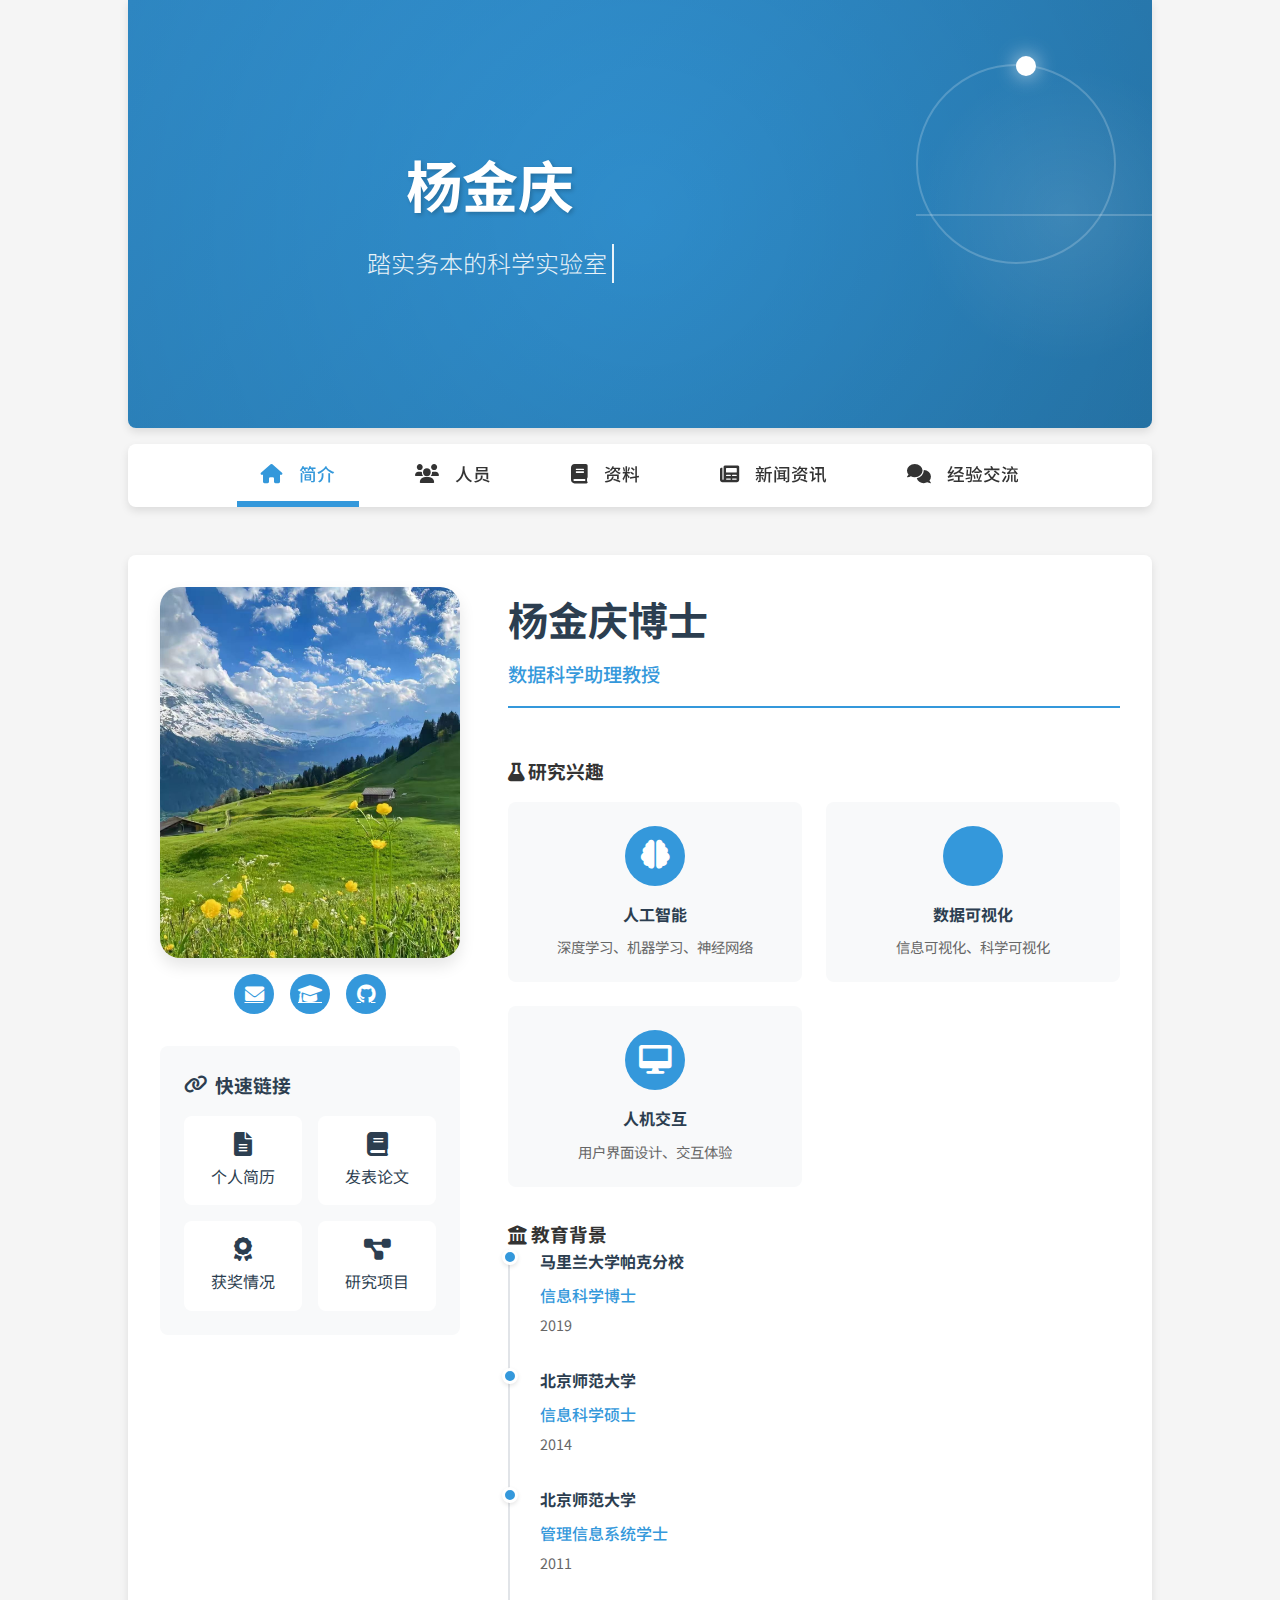
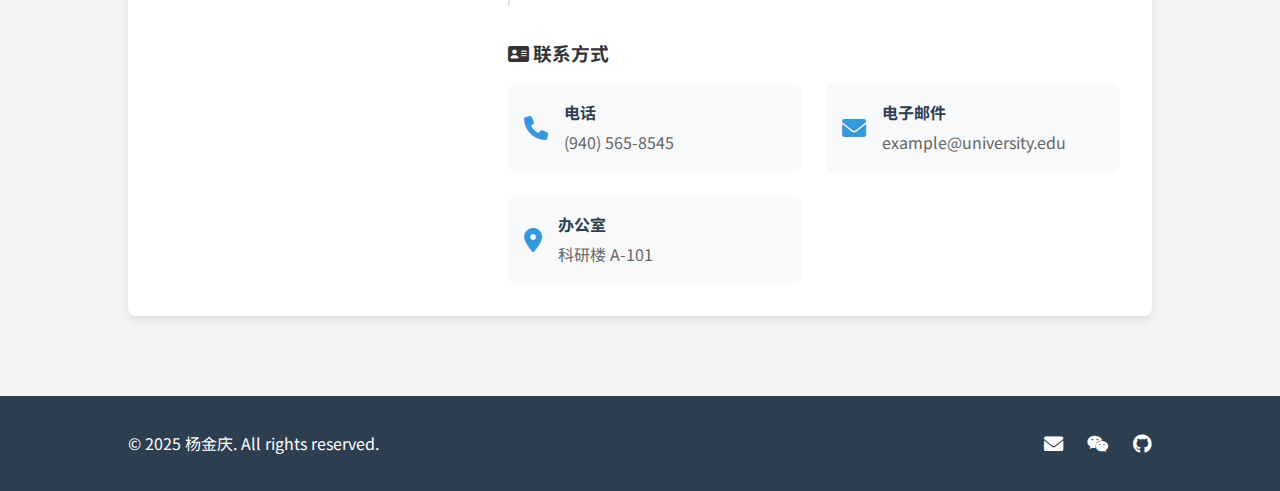
==== index.html @ 107aa759 "Add files via upload" ====
<!DOCTYPE html>
<html lang="zh">
<head>
    <meta charset="UTF-8">
    <meta name="viewport" content="width=device-width, initial-scale=1.0">
    <title>简介 - 杨金庆实验室</title>
    <link rel="stylesheet" href="style.css">
    <link rel="stylesheet" href="header.css">
    <link rel="stylesheet" href="index.css">
    <link rel="stylesheet" href="https://cdnjs.cloudflare.com/ajax/libs/font-awesome/6.0.0/css/all.min.css">
    <!-- 添加Google字体 -->
    <link href="https://fonts.googleapis.com/css2?family=Noto+Sans+SC:wght@300;400;500;700&display=swap" rel="stylesheet">
</head>
<body>
    <!-- 顶部横幅 -->
    <header class="banner">
        <div class="banner-content">
            <div class="banner-text">
                <h1>杨金庆</h1>
                <div class="banner-subtitle">
                    <span class="typing-text">踏实务本的科学实验室</span>
                </div>
            </div>
            <div class="banner-decoration">
                <div class="decoration-circle"></div>
                <div class="decoration-line"></div>
            </div>
        </div>
        <div class="banner-background">
            <div class="particles"></div>
        </div>
    </header>

    <!-- 导航栏 -->
    <nav class="main-nav">
        <div class="nav-container">
            <ul>
                <li><a href="index.html" class="nav-link">
                    <i class="fas fa-home"></i>
                    <span>简介</span>
                    <div class="nav-indicator"></div>
                </a></li>
                <li><a href="people.html" class="nav-link">
                    <i class="fas fa-users"></i>
                    <span>人员</span>
                    <div class="nav-indicator"></div>
                </a></li>
                <li><a href="resources.html" class="nav-link">
                    <i class="fas fa-book"></i>
                    <span>资料</span>
                    <div class="nav-indicator"></div>
                </a></li>
                <li><a href="news.html" class="nav-link">
                    <i class="fas fa-newspaper"></i>
                    <span>新闻资讯</span>
                    <div class="nav-indicator"></div>
                </a></li>
                <li><a href="experience.html" class="nav-link">
                    <i class="fas fa-comments"></i>
                    <span>经验交流</span>
                    <div class="nav-indicator"></div>
                </a></li>
            </ul>
        </div>
    </nav>

    <!-- 主要内容区域 -->
    <main>
        <div class="profile-container">
            <!-- 左侧个人信息 -->
            <div class="profile-left">
                <div class="profile-image">
                    <div class="image-frame">
                        <img src="profile-photo.png" alt="个人照片">
                    </div>
                    <div class="social-links">
                        <a href="#" title="邮箱" class="hover-effect"><i class="fas fa-envelope"></i></a>
                        <a href="#" title="学术主页" class="hover-effect"><i class="fas fa-graduation-cap"></i></a>
                        <a href="#" title="GitHub" class="hover-effect"><i class="fab fa-github"></i></a>
                    </div>
                </div>
                
                <!-- 快速链接 -->
                <div class="quick-links">
                    <h3><i class="fas fa-link"></i> 快速链接</h3>
                    <div class="links-grid">
                        <a href="#" class="quick-link-item">
                            <i class="fas fa-file-alt"></i>
                            <span>个人简历</span>
                        </a>
                        <a href="#" class="quick-link-item">
                            <i class="fas fa-book"></i>
                            <span>发表论文</span>
                        </a>
                        <a href="#" class="quick-link-item">
                            <i class="fas fa-award"></i>
                            <span>获奖情况</span>
                        </a>
                        <a href="#" class="quick-link-item">
                            <i class="fas fa-project-diagram"></i>
                            <span>研究项目</span>
                        </a>
                    </div>
                </div>
            </div>

            <!-- 右侧详细信息 -->
            <div class="profile-right">
                <div class="profile-header">
                    <h2>杨金庆博士</h2>
                    <span class="profile-title">数据科学助理教授</span>
                </div>

                <!-- 研究兴趣 -->
                <div class="profile-section">
                    <h3><i class="fas fa-flask"></i> 研究兴趣</h3>
                    <div class="interests-grid">
                        <div class="interest-item">
                            <div class="interest-icon"><i class="fas fa-brain"></i></div>
                            <h4>人工智能</h4>
                            <p>深度学习、机器学习、神经网络</p>
                        </div>
                        <div class="interest-item">
                            <div class="interest-icon"><i class="fas fa-chart-network"></i></div>
                            <h4>数据可视化</h4>
                            <p>信息可视化、科学可视化</p>
                        </div>
                        <div class="interest-item">
                            <div class="interest-icon"><i class="fas fa-desktop"></i></div>
                            <h4>人机交互</h4>
                            <p>用户界面设计、交互体验</p>
                        </div>
                    </div>
                </div>

                <!-- 教育背景 -->
                <div class="profile-section">
                    <h3><i class="fas fa-university"></i> 教育背景</h3>
                    <div class="education-timeline">
                        <div class="timeline-item">
                            <div class="timeline-dot"></div>
                            <div class="timeline-content">
                                <h4>马里兰大学帕克分校</h4>
                                <p class="timeline-degree">信息科学博士</p>
                                <p class="timeline-year">2019</p>
                            </div>
                        </div>
                        <div class="timeline-item">
                            <div class="timeline-dot"></div>
                            <div class="timeline-content">
                                <h4>北京师范大学</h4>
                                <p class="timeline-degree">信息科学硕士</p>
                                <p class="timeline-year">2014</p>
                            </div>
                        </div>
                        <div class="timeline-item">
                            <div class="timeline-dot"></div>
                            <div class="timeline-content">
                                <h4>北京师范大学</h4>
                                <p class="timeline-degree">管理信息系统学士</p>
                                <p class="timeline-year">2011</p>
                            </div>
                        </div>
                    </div>
                </div>

                <!-- 联系方式 -->
                <div class="profile-section contact-info">
                    <h3><i class="fas fa-address-card"></i> 联系方式</h3>
                    <div class="contact-grid">
                        <div class="contact-item">
                            <i class="fas fa-phone"></i>
                            <div class="contact-details">
                                <h4>电话</h4>
                                <p>(940) 565-8545</p>
                            </div>
                        </div>
                        <div class="contact-item">
                            <i class="fas fa-envelope"></i>
                            <div class="contact-details">
                                <h4>电子邮件</h4>
                                <p>example@university.edu</p>
                            </div>
                        </div>
                        <div class="contact-item">
                            <i class="fas fa-map-marker-alt"></i>
                            <div class="contact-details">
                                <h4>办公室</h4>
                                <p>科研楼 A-101</p>
                            </div>
                        </div>
                    </div>
                </div>
            </div>
        </div>
    </main>

    <!-- 页脚 -->
    <footer>
        <div class="footer-content">
            <p>© 2025 杨金庆. All rights reserved.</p>
            <div class="footer-links">
                <a href="#"><i class="fas fa-envelope"></i></a>
                <a href="#"><i class="fab fa-weixin"></i></a>
                <a href="#"><i class="fab fa-github"></i></a>
            </div>
        </div>
    </footer>

    <script src="nav.js"></script>
</body>
</html>
---- style.css ----
/* 全局样式 */
:root {
    --primary-color: #3498db;
    --primary-dark: #2980b9;
    --secondary-color: #2c3e50;
    --accent-color: #e74c3c;
    --light-bg: #f5f5f5;
    --dark-bg: #1a1a1a;
    --text-color: #333;
    --text-light: #666;
    --white: #ffffff;
    --shadow-sm: 0 2px 4px rgba(0,0,0,0.1);
    --shadow-md: 0 4px 8px rgba(0,0,0,0.1);
    --shadow-lg: 0 8px 16px rgba(0,0,0,0.1);
    --border-radius: 8px;
    --transition: all 0.3s ease;
}

* {
    box-sizing: border-box;
    margin: 0;
    padding: 0;
}

body {
    margin: 0;
    padding: 0;
    font-family: 'Noto Sans SC', "Microsoft YaHei", Arial, sans-serif;
    line-height: 1.6;
    min-height: 100vh;
    display: flex;
    flex-direction: column;
    background-color: var(--light-bg);
    color: var(--text-color);
}

/* 顶部横幅 */
.banner {
    width: 80%;
    max-width: 1200px;
    margin: 0 auto;
    background: linear-gradient(135deg, var(--secondary-color) 0%, var(--dark-bg) 100%);
    color: white;
    text-align: center;
    padding: 3rem 0;
    border-radius: 0 0 var(--border-radius) var(--border-radius);
    box-shadow: var(--shadow-md);
    position: relative;
    overflow: hidden;
}

.banner-content {
    position: relative;
    z-index: 2;
}

.banner-decoration {
    position: absolute;
    top: -50%;
    right: -10%;
    width: 300px;
    height: 300px;
    background: radial-gradient(circle, rgba(255,255,255,0.1) 0%, rgba(255,255,255,0) 70%);
    border-radius: 50%;
    z-index: 1;
}

.banner h1 {
    font-size: 2.8rem;
    margin: 0.5rem 0;
    font-weight: bold;
    text-shadow: 0 2px 4px rgba(0,0,0,0.2);
}

.banner h2 {
    font-size: 1.6rem;
    margin: 0;
    opacity: 0.9;
    font-weight: 400;
}

/* 导航栏 */
nav {
    width: 80%;
    max-width: 1200px;
    margin: 1rem auto;
    background-color: var(--white);
    box-shadow: var(--shadow-md);
    border-radius: var(--border-radius);
    position: sticky;
    top: 1rem;
    z-index: 100;
    transition: var(--transition);
}

nav ul {
    margin: 0;
    padding: 0;
    display: flex;
    justify-content: center;
    list-style: none;
}

nav li {
    margin: 0;
    padding: 0;
}

nav a {
    text-decoration: none;
    color: var(--text-color);
    font-size: 1.1rem;
    padding: 1.2rem 1.5rem;
    display: flex;
    align-items: center;
    transition: var(--transition);
    position: relative;
    border-bottom: 3px solid transparent;
}

nav a i {
    margin-right: 0.5rem;
    font-size: 1.2rem;
}

nav a:hover {
    color: var(--primary-color);
    background-color: rgba(52, 152, 219, 0.05);
}

nav a.active {
    color: var(--primary-color);
    border-bottom: 3px solid var(--primary-color);
    font-weight: 500;
}

/* 主要内容区域 */
main {
    flex: 1;
    width: 80%;
    max-width: 1200px;
    margin: 2rem auto;
    padding: 0;
}

.profile-container {
    display: flex;
    gap: 3rem;
    align-items: flex-start;
}

.profile-image {
    flex: 1;
    max-width: 300px;
}

.profile-image img {
    width: 100%;
    height: auto;
    border-radius: 8px;
    box-shadow: 0 4px 8px rgba(0,0,0,0.1);
}

.profile-info {
    flex: 2;
}

.profile-info h2 {
    color: #2c3e50;
    font-size: 1.8rem;
    margin-bottom: 1rem;
}

.profile-info p {
    margin: 0.5rem 0;
    color: #555;
    line-height: 1.8;
}

/* 页脚 */
footer {
    background-color: var(--secondary-color);
    color: var(--white);
    padding: 2rem 0;
    margin-top: 3rem;
}

.footer-content {
    width: 80%;
    max-width: 1200px;
    margin: 0 auto;
    display: flex;
    justify-content: space-between;
    align-items: center;
}

.footer-links {
    display: flex;
    gap: 1.5rem;
}

.footer-links a {
    color: var(--white);
    font-size: 1.2rem;
    transition: var(--transition);
}

.footer-links a:hover {
    color: var(--primary-color);
    transform: translateY(-3px);
}

/* 按钮样式 */
button {
    cursor: pointer;
    padding: 0.8rem 1.5rem;
    border: none;
    border-radius: var(--border-radius);
    font-family: inherit;
    font-size: 1rem;
    transition: var(--transition);
    background-color: var(--primary-color);
    color: var(--white);
}

button:hover {
    background-color: var(--primary-dark);
    transform: translateY(-2px);
    box-shadow: var(--shadow-md);
}

button:active {
    transform: translateY(0);
    box-shadow: var(--shadow-sm);
}

/* 响应式设计 */
@media (max-width: 1200px) {
    .banner, nav, main, .footer-content {
        width: 90%;
    }
}

@media (max-width: 768px) {
    .banner h1 {
        font-size: 2.2rem;
    }
    
    .banner h2 {
        font-size: 1.3rem;
    }
    
    nav ul {
        flex-wrap: wrap;
    }
    
    nav a {
        padding: 1rem;
        font-size: 1rem;
    }
    
    .footer-content {
        flex-direction: column;
        gap: 1rem;
        text-align: center;
    }

    .profile-container {
        flex-direction: column;
        gap: 2rem;
    }

    .profile-image {
        max-width: 100%;
    }

    .profile-image img {
        max-height: 400px;
        width: auto;
        margin: 0 auto;
        display: block;
    }
}
---- header.css ----
/* 顶部横幅样式 */
.banner {
    position: relative;
    background: linear-gradient(135deg, var(--primary-color), var(--primary-dark));
    color: white;
    padding: 4rem 2rem;
    overflow: hidden;
}

.banner-content {
    position: relative;
    max-width: 1200px;
    margin: 0 auto;
    display: flex;
    justify-content: space-between;
    align-items: center;
    z-index: 2;
}

.banner-text {
    flex: 1;
}

.banner h1 {
    font-size: 3.5rem;
    font-weight: 700;
    margin: 0;
    text-shadow: 2px 2px 4px rgba(0,0,0,0.2);
    animation: slideInLeft 0.8s ease-out;
}

.banner-subtitle {
    margin-top: 1rem;
}

.typing-text {
    font-size: 1.5rem;
    font-weight: 300;
    opacity: 0.9;
    display: inline-block;
    border-right: 2px solid white;
    padding-right: 5px;
    animation: typing 3.5s steps(40, end),
               blink-caret 0.75s step-end infinite;
    white-space: nowrap;
    overflow: hidden;
}

/* 装饰元素 */
.banner-decoration {
    position: relative;
    width: 300px;
    height: 300px;
}

.decoration-circle {
    position: absolute;
    width: 200px;
    height: 200px;
    border: 2px solid rgba(255,255,255,0.2);
    border-radius: 50%;
    animation: rotate 20s linear infinite;
}

.decoration-circle:before {
    content: '';
    position: absolute;
    top: -10px;
    left: 50%;
    width: 20px;
    height: 20px;
    background: white;
    border-radius: 50%;
    box-shadow: 0 0 20px rgba(255,255,255,0.8);
}

.decoration-line {
    position: absolute;
    top: 50%;
    left: 0;
    width: 100%;
    height: 2px;
    background: rgba(255,255,255,0.2);
    transform-origin: center;
    animation: rotate 15s linear infinite;
}

/* 背景粒子效果 */
.banner-background {
    position: absolute;
    top: 0;
    left: 0;
    right: 0;
    bottom: 0;
    overflow: hidden;
}

.particles {
    position: absolute;
    top: 0;
    left: 0;
    width: 100%;
    height: 100%;
    background: radial-gradient(circle at center, transparent 0%, rgba(0,0,0,0.2) 100%);
    opacity: 0.6;
}

/* 导航栏样式 */
.main-nav {
    background: white;
    box-shadow: var(--shadow-md);
    position: sticky;
    top: 0;
    z-index: 100;
    transition: all 0.3s ease;
}

.nav-container {
    max-width: 1200px;
    margin: 0 auto;
    padding: 0 1rem;
}

.main-nav ul {
    list-style: none;
    margin: 0;
    padding: 0;
    display: flex;
    justify-content: center;
    gap: 2rem;
}

.main-nav a {
    display: flex;
    align-items: center;
    gap: 0.5rem;
    padding: 1rem 1.5rem;
    color: var(--text-color);
    text-decoration: none;
    font-weight: 500;
    position: relative;
    transition: all 0.3s ease;
}

.main-nav a i {
    font-size: 1.2rem;
    transition: transform 0.3s ease;
}

.main-nav a:hover i {
    transform: translateY(-2px);
}

.nav-indicator {
    position: absolute;
    bottom: 0;
    left: 0;
    width: 100%;
    height: 3px;
    background: var(--primary-color);
    transform: scaleX(0);
    transition: transform 0.3s ease;
    transform-origin: center;
}

.main-nav a:hover .nav-indicator,
.main-nav a.active .nav-indicator {
    transform: scaleX(1);
}

.main-nav a.active {
    color: var(--primary-color);
}

/* 动画关键帧 */
@keyframes slideInLeft {
    from {
        transform: translateX(-100px);
        opacity: 0;
    }
    to {
        transform: translateX(0);
        opacity: 1;
    }
}

@keyframes typing {
    from { width: 0 }
    to { width: 100% }
}

@keyframes blink-caret {
    from, to { border-color: transparent }
    50% { border-color: white }
}

@keyframes rotate {
    from { transform: rotate(0deg); }
    to { transform: rotate(360deg); }
}

/* 响应式设计 */
@media (max-width: 768px) {
    .banner {
        padding: 3rem 1rem;
    }

    .banner h1 {
        font-size: 2.5rem;
    }

    .banner-decoration {
        display: none;
    }

    .main-nav ul {
        gap: 0.5rem;
    }

    .main-nav a {
        padding: 1rem 0.8rem;
        font-size: 0.9rem;
    }

    .main-nav a span {
        display: none;
    }

    .main-nav a i {
        font-size: 1.4rem;
    }
}

/* 导航链接激活状态 */
.nav-link.active {
    color: var(--primary-color);
}

.nav-link.active i {
    color: var(--primary-color);
}

.nav-link.active .nav-indicator {
    transform: scaleX(1);
}

/* 改进的悬停效果 */
.nav-link:hover {
    color: var(--primary-color);
}

.nav-link:hover i {
    color: var(--primary-color);
}
---- index.css ----
/* 主要内容布局 */
.profile-container {
    display: grid;
    grid-template-columns: 300px 1fr;
    gap: 3rem;
    padding: 2rem;
    background: var(--white);
    border-radius: var(--border-radius);
    box-shadow: var(--shadow-md);
}

/* 左侧样式 */
.profile-left {
    display: flex;
    flex-direction: column;
    gap: 2rem;
}

.profile-image {
    position: relative;
}

.image-frame {
    position: relative;
    border-radius: 20px;
    overflow: hidden;
    box-shadow: var(--shadow-lg);
}

.image-frame img {
    width: 100%;
    height: auto;
    display: block;
    transition: transform 0.3s ease;
}

.image-frame:hover img {
    transform: scale(1.05);
}

.social-links {
    display: flex;
    justify-content: center;
    gap: 1rem;
    margin-top: 1rem;
}

.social-links a {
    width: 40px;
    height: 40px;
    border-radius: 50%;
    background: var(--primary-color);
    color: white;
    display: flex;
    align-items: center;
    justify-content: center;
    font-size: 1.2rem;
    transition: all 0.3s ease;
}

.social-links a:hover {
    transform: translateY(-3px);
    background: var(--primary-dark);
    box-shadow: var(--shadow-md);
}

/* 快速链接 */
.quick-links {
    background: #f8f9fa;
    border-radius: var(--border-radius);
    padding: 1.5rem;
}

.quick-links h3 {
    color: var(--secondary-color);
    margin-bottom: 1rem;
    display: flex;
    align-items: center;
    gap: 0.5rem;
}

.links-grid {
    display: grid;
    grid-template-columns: repeat(2, 1fr);
    gap: 1rem;
}

.quick-link-item {
    display: flex;
    flex-direction: column;
    align-items: center;
    padding: 1rem;
    background: var(--white);
    border-radius: var(--border-radius);
    text-decoration: none;
    color: var(--secondary-color);
    transition: all 0.3s ease;
}

.quick-link-item:hover {
    transform: translateY(-3px);
    box-shadow: var(--shadow-md);
    background: var(--primary-color);
    color: white;
}

.quick-link-item i {
    font-size: 1.5rem;
    margin-bottom: 0.5rem;
}

/* 右侧样式 */
.profile-right {
    display: flex;
    flex-direction: column;
    gap: 2rem;
}

.profile-header {
    border-bottom: 2px solid var(--primary-color);
    padding-bottom: 1rem;
    margin-bottom: 1rem;
}

.profile-header h2 {
    font-size: 2.5rem;
    color: var(--secondary-color);
    margin-bottom: 0.5rem;
}

.profile-title {
    font-size: 1.2rem;
    color: var(--primary-color);
    font-weight: 500;
}

/* 研究兴趣 */
.interests-grid {
    display: grid;
    grid-template-columns: repeat(auto-fit, minmax(200px, 1fr));
    gap: 1.5rem;
    margin-top: 1rem;
}

.interest-item {
    padding: 1.5rem;
    background: #f8f9fa;
    border-radius: var(--border-radius);
    text-align: center;
    transition: all 0.3s ease;
}

.interest-item:hover {
    transform: translateY(-5px);
    box-shadow: var(--shadow-md);
    background: white;
}

.interest-icon {
    width: 60px;
    height: 60px;
    border-radius: 50%;
    background: var(--primary-color);
    color: white;
    display: flex;
    align-items: center;
    justify-content: center;
    font-size: 1.8rem;
    margin: 0 auto 1rem;
}

.interest-item h4 {
    color: var(--secondary-color);
    margin-bottom: 0.5rem;
}

.interest-item p {
    color: var(--text-light);
    font-size: 0.9rem;
}

/* 教育背景时间线 */
.education-timeline {
    position: relative;
    padding-left: 2rem;
}

.timeline-item {
    position: relative;
    padding-bottom: 2rem;
}

.timeline-item:before {
    content: '';
    position: absolute;
    left: -2rem;
    top: 0;
    bottom: 0;
    width: 2px;
    background: #e1e4e8;
}

.timeline-dot {
    position: absolute;
    left: -2.4rem;
    width: 1rem;
    height: 1rem;
    border-radius: 50%;
    background: var(--primary-color);
    border: 3px solid white;
    box-shadow: var(--shadow-sm);
}

.timeline-content h4 {
    color: var(--secondary-color);
    margin-bottom: 0.5rem;
}

.timeline-degree {
    color: var(--primary-color);
    font-weight: 500;
    margin-bottom: 0.3rem;
}

.timeline-year {
    color: var(--text-light);
    font-size: 0.9rem;
}

/* 联系方式 */
.contact-grid {
    display: grid;
    grid-template-columns: repeat(auto-fit, minmax(250px, 1fr));
    gap: 1.5rem;
    margin-top: 1rem;
}

.contact-item {
    display: flex;
    align-items: center;
    gap: 1rem;
    padding: 1rem;
    background: #f8f9fa;
    border-radius: var(--border-radius);
    transition: all 0.3s ease;
}

.contact-item:hover {
    transform: translateX(5px);
    background: #f0f7ff;
}

.contact-item i {
    font-size: 1.5rem;
    color: var(--primary-color);
}

.contact-details h4 {
    color: var(--secondary-color);
    margin-bottom: 0.3rem;
}

.contact-details p {
    color: var(--text-light);
}

/* 响应式设计 */
@media (max-width: 1024px) {
    .profile-container {
        grid-template-columns: 1fr;
    }

    .profile-left {
        max-width: 500px;
        margin: 0 auto;
    }
}

@media (max-width: 768px) {
    .interests-grid,
    .contact-grid {
        grid-template-columns: 1fr;
    }

    .links-grid {
        grid-template-columns: repeat(2, 1fr);
    }
}

@media (max-width: 480px) {
    .links-grid {
        grid-template-columns: 1fr;
    }
}
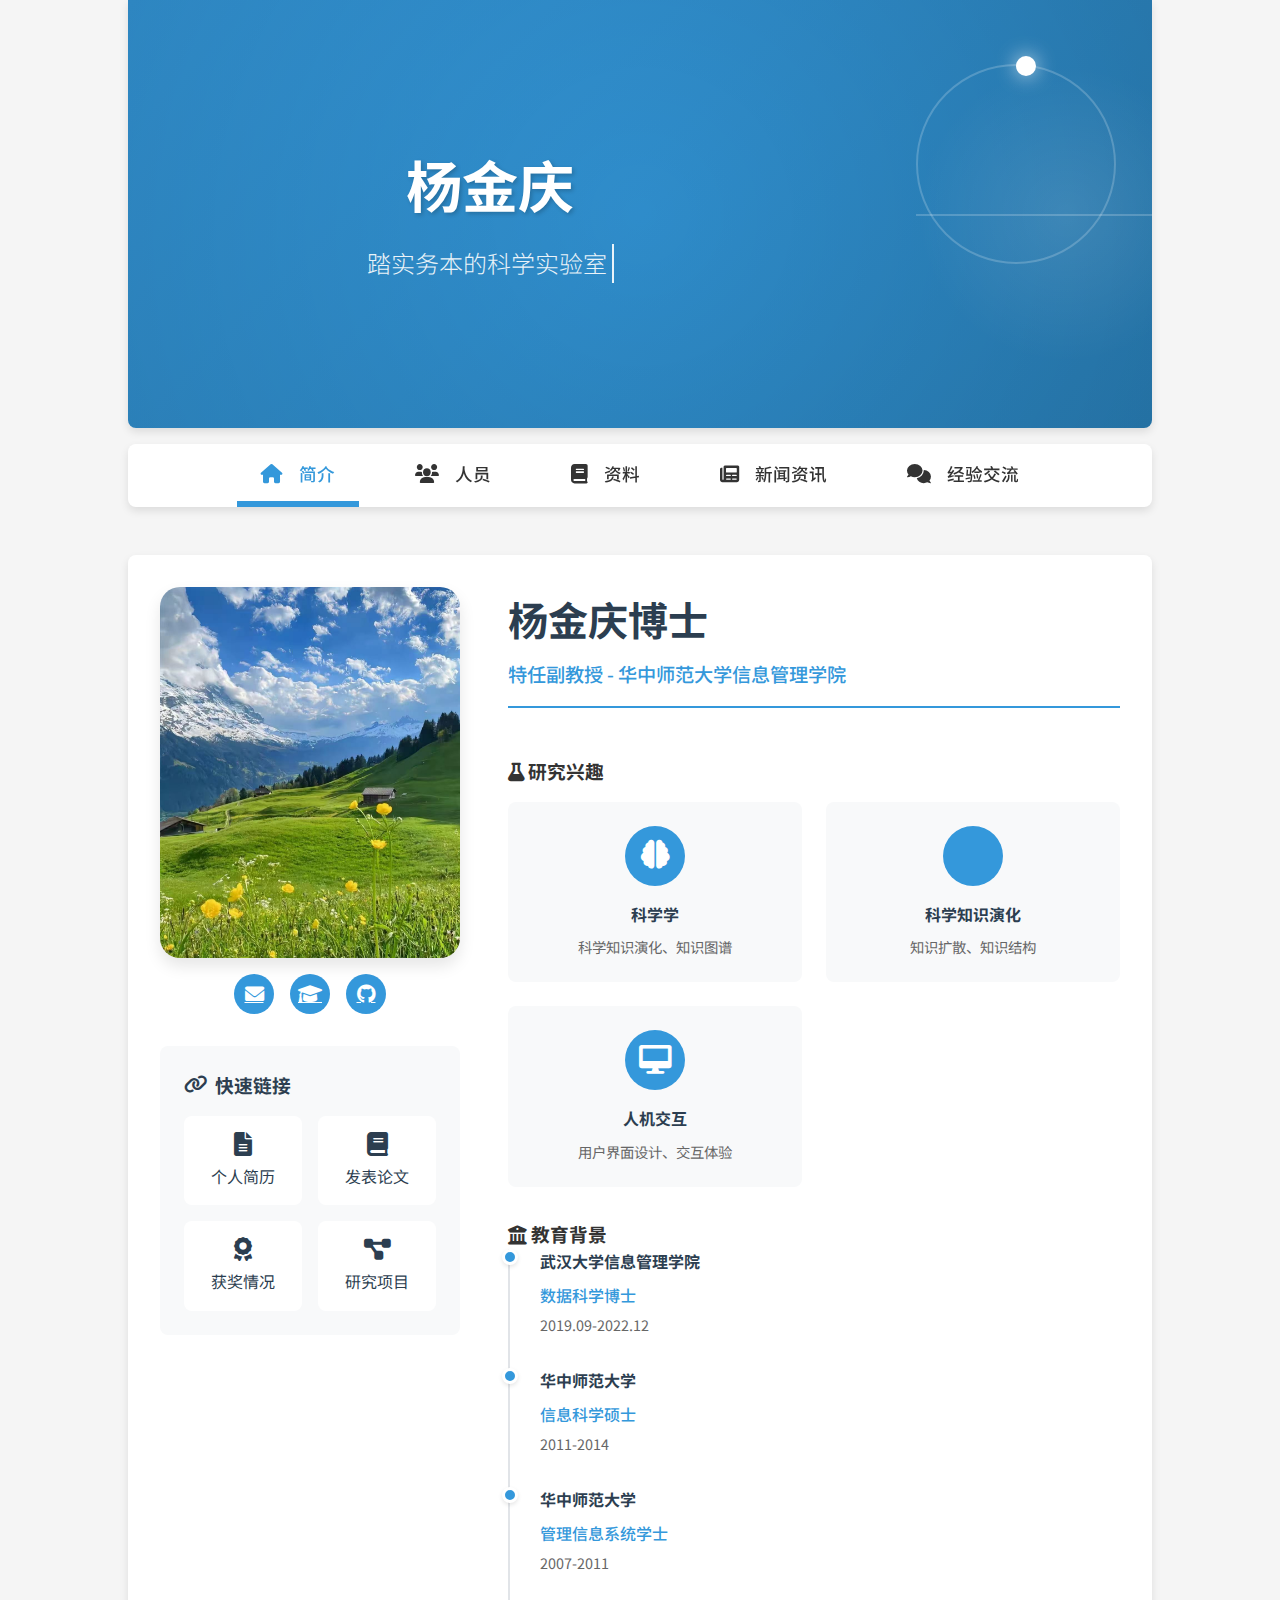
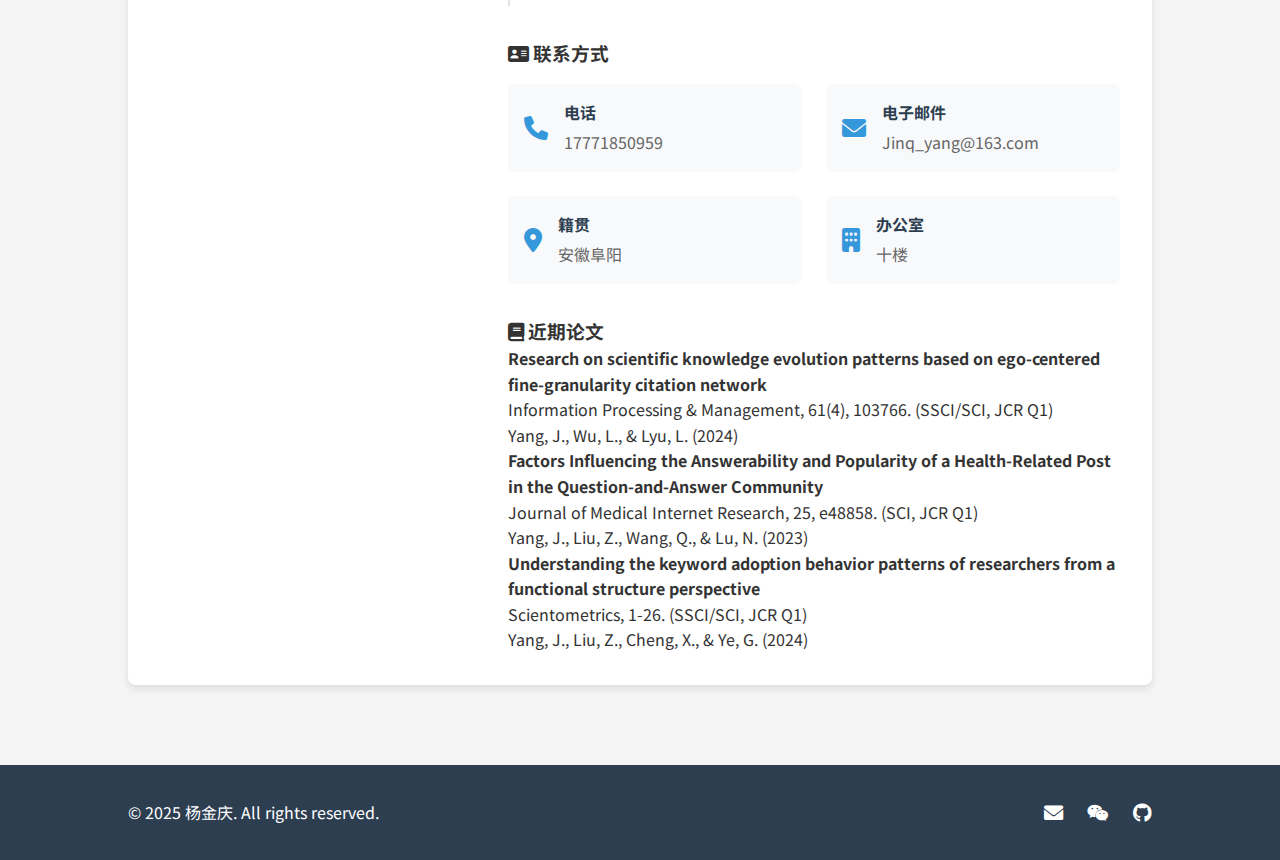
==== commit da334c47: "Update index.html" ====
--- a/index.html
+++ b/index.html
@@ -108,7 +108,7 @@
             <div class="profile-right">
                 <div class="profile-header">
                     <h2>杨金庆博士</h2>
-                    <span class="profile-title">数据科学助理教授</span>
+                    <span class="profile-title">特任副教授 - 华中师范大学信息管理学院</span>
                 </div>
 
                 <!-- 研究兴趣 -->
@@ -117,13 +117,13 @@
                     <div class="interests-grid">
                         <div class="interest-item">
                             <div class="interest-icon"><i class="fas fa-brain"></i></div>
-                            <h4>人工智能</h4>
-                            <p>深度学习、机器学习、神经网络</p>
+                            <h4>科学学</h4>
+                            <p>科学知识演化、知识图谱</p>
                         </div>
                         <div class="interest-item">
                             <div class="interest-icon"><i class="fas fa-chart-network"></i></div>
-                            <h4>数据可视化</h4>
-                            <p>信息可视化、科学可视化</p>
+                            <h4>科学知识演化</h4>
+                            <p>知识扩散、知识结构</p>
                         </div>
                         <div class="interest-item">
                             <div class="interest-icon"><i class="fas fa-desktop"></i></div>
@@ -140,25 +140,25 @@
                         <div class="timeline-item">
                             <div class="timeline-dot"></div>
                             <div class="timeline-content">
-                                <h4>马里兰大学帕克分校</h4>
-                                <p class="timeline-degree">信息科学博士</p>
-                                <p class="timeline-year">2019</p>
+                                <h4>武汉大学信息管理学院</h4>
+                                <p class="timeline-degree">数据科学博士</p>
+                                <p class="timeline-year">2019.09-2022.12</p>
                             </div>
                         </div>
                         <div class="timeline-item">
                             <div class="timeline-dot"></div>
                             <div class="timeline-content">
-                                <h4>北京师范大学</h4>
+                                <h4>华中师范大学</h4>
                                 <p class="timeline-degree">信息科学硕士</p>
-                                <p class="timeline-year">2014</p>
+                                <p class="timeline-year">2011-2014</p>
                             </div>
                         </div>
                         <div class="timeline-item">
                             <div class="timeline-dot"></div>
                             <div class="timeline-content">
-                                <h4>北京师范大学</h4>
+                                <h4>华中师范大学</h4>
                                 <p class="timeline-degree">管理信息系统学士</p>
-                                <p class="timeline-year">2011</p>
+                                <p class="timeline-year">2007-2011</p>
                             </div>
                         </div>
                     </div>
@@ -172,22 +172,51 @@
                             <i class="fas fa-phone"></i>
                             <div class="contact-details">
                                 <h4>电话</h4>
-                                <p>(940) 565-8545</p>
+                                <p>17771850959</p>
                             </div>
                         </div>
                         <div class="contact-item">
                             <i class="fas fa-envelope"></i>
                             <div class="contact-details">
                                 <h4>电子邮件</h4>
-                                <p>example@university.edu</p>
+                                <p>Jinq_yang@163.com</p>
                             </div>
                         </div>
                         <div class="contact-item">
                             <i class="fas fa-map-marker-alt"></i>
                             <div class="contact-details">
+                                <h4>籍贯</h4>
+                                <p>安徽阜阳</p>
+                            </div>
+                        </div>
+                        <div class="contact-item">
+                            <i class="fas fa-building"></i>
+                            <div class="contact-details">
                                 <h4>办公室</h4>
-                                <p>科研楼 A-101</p>
-                            </div>
+                                <p>十楼</p>
+                            </div>
+                        </div>
+                    </div>
+                </div>
+
+                <!-- 论文发表 -->
+                <div class="profile-section">
+                    <h3><i class="fas fa-book"></i> 近期论文</h3>
+                    <div class="papers-list">
+                        <div class="paper-item">
+                            <h4>Research on scientific knowledge evolution patterns based on ego-centered fine-granularity citation network</h4>
+                            <p>Information Processing & Management, 61(4), 103766. (SSCI/SCI, JCR Q1)</p>
+                            <p class="authors">Yang, J., Wu, L., & Lyu, L. (2024)</p>
+                        </div>
+                        <div class="paper-item">
+                            <h4>Factors Influencing the Answerability and Popularity of a Health-Related Post in the Question-and-Answer Community</h4>
+                            <p>Journal of Medical Internet Research, 25, e48858. (SCI, JCR Q1)</p>
+                            <p class="authors">Yang, J., Liu, Z., Wang, Q., & Lu, N. (2023)</p>
+                        </div>
+                        <div class="paper-item">
+                            <h4>Understanding the keyword adoption behavior patterns of researchers from a functional structure perspective</h4>
+                            <p>Scientometrics, 1-26. (SSCI/SCI, JCR Q1)</p>
+                            <p class="authors">Yang, J., Liu, Z., Cheng, X., & Ye, G. (2024)</p>
                         </div>
                     </div>
                 </div>
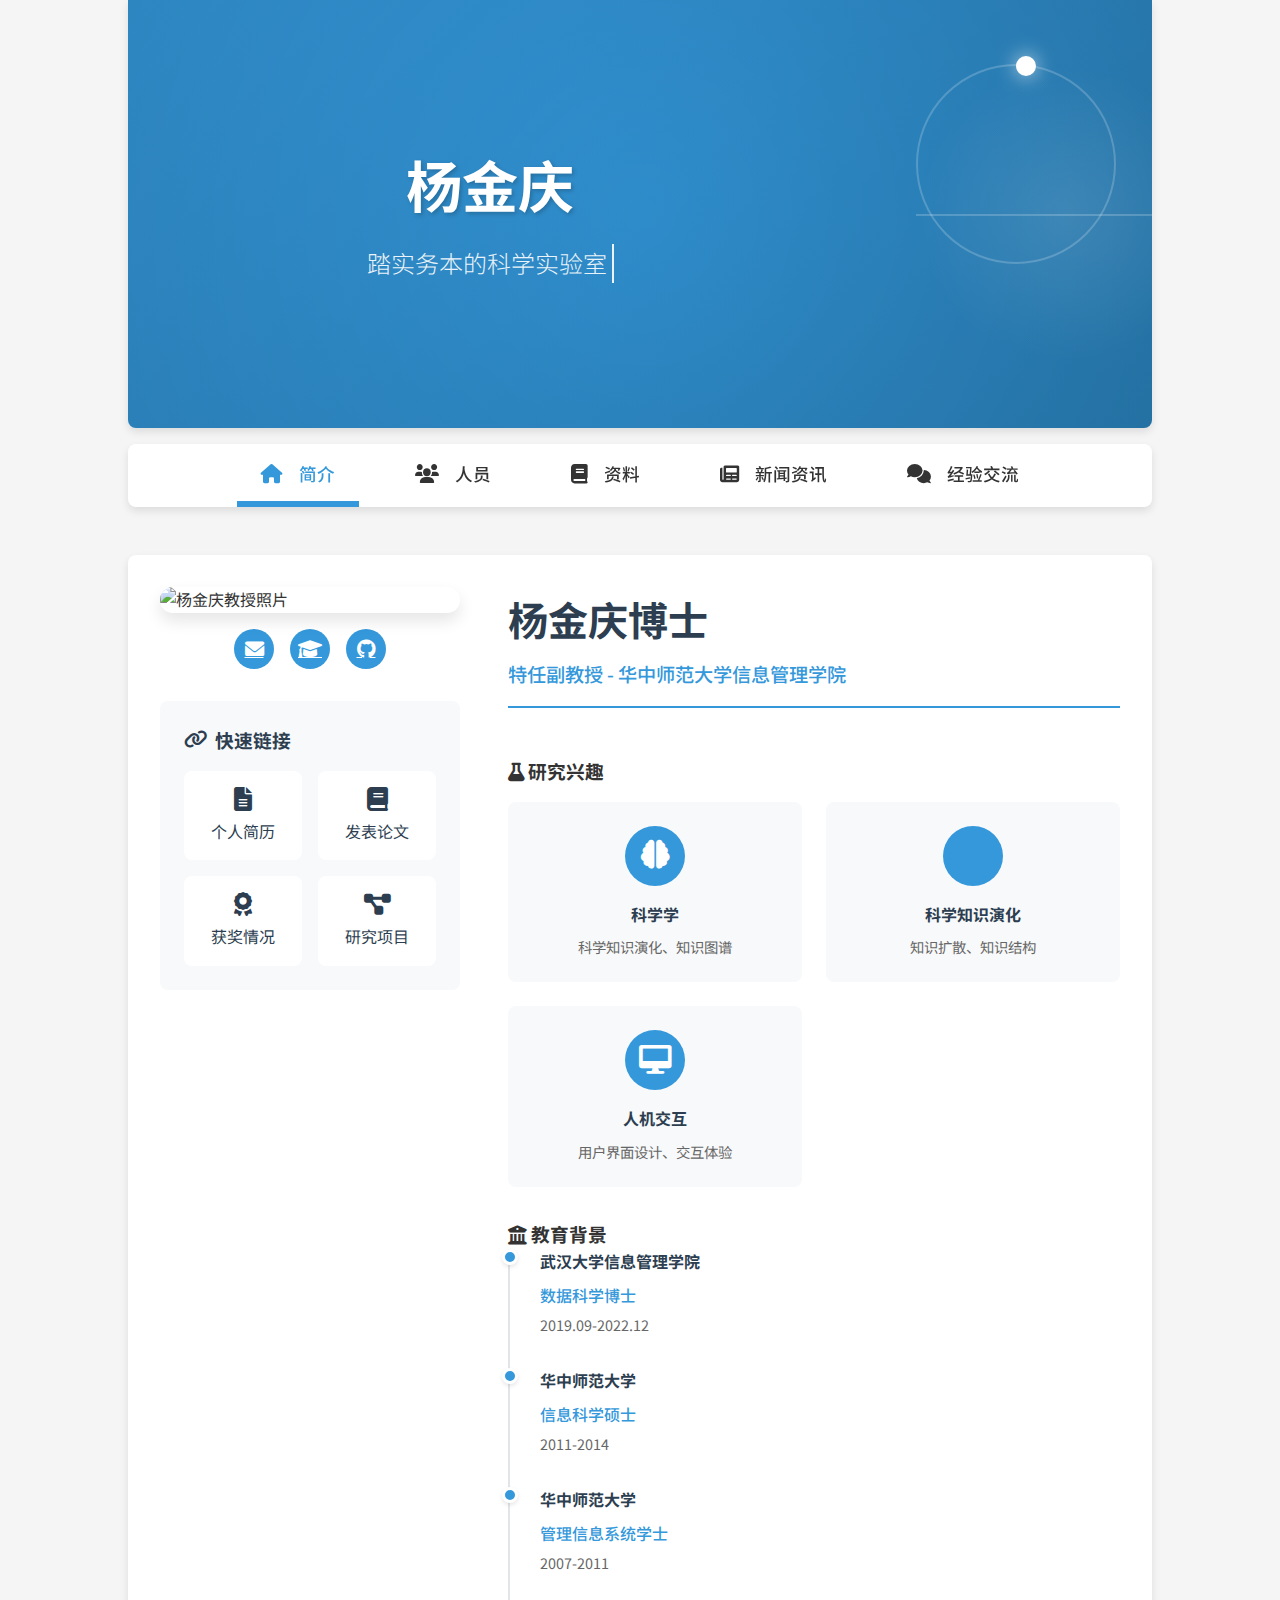
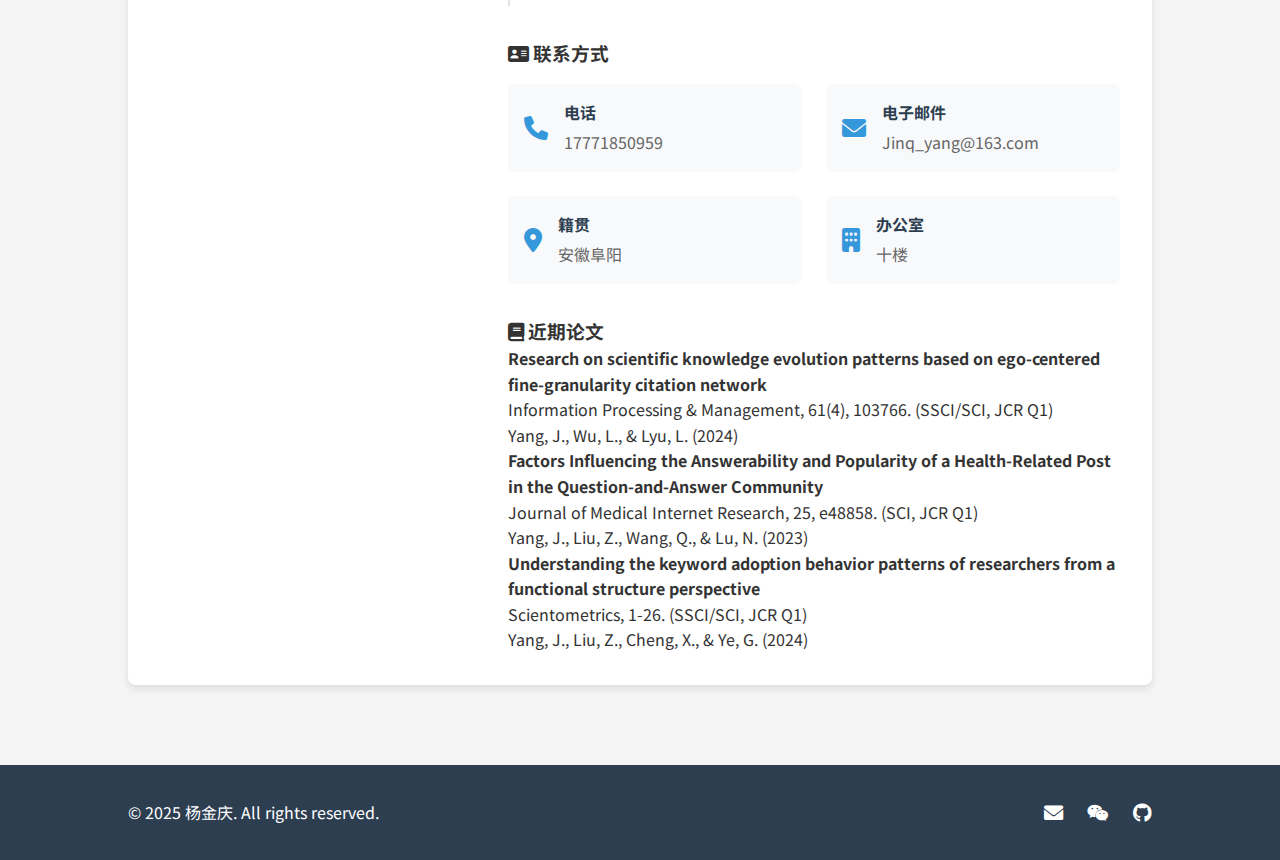
==== commit 6e9ccdde: "Update index.html" ====
--- a/index.html
+++ b/index.html
@@ -71,7 +71,7 @@
             <div class="profile-left">
                 <div class="profile-image">
                     <div class="image-frame">
-                        <img src="profile-photo.png" alt="个人照片">
+                        <img src="yang-jinqing.jpg" alt="杨金庆教授照片">
                     </div>
                     <div class="social-links">
                         <a href="#" title="邮箱" class="hover-effect"><i class="fas fa-envelope"></i></a>
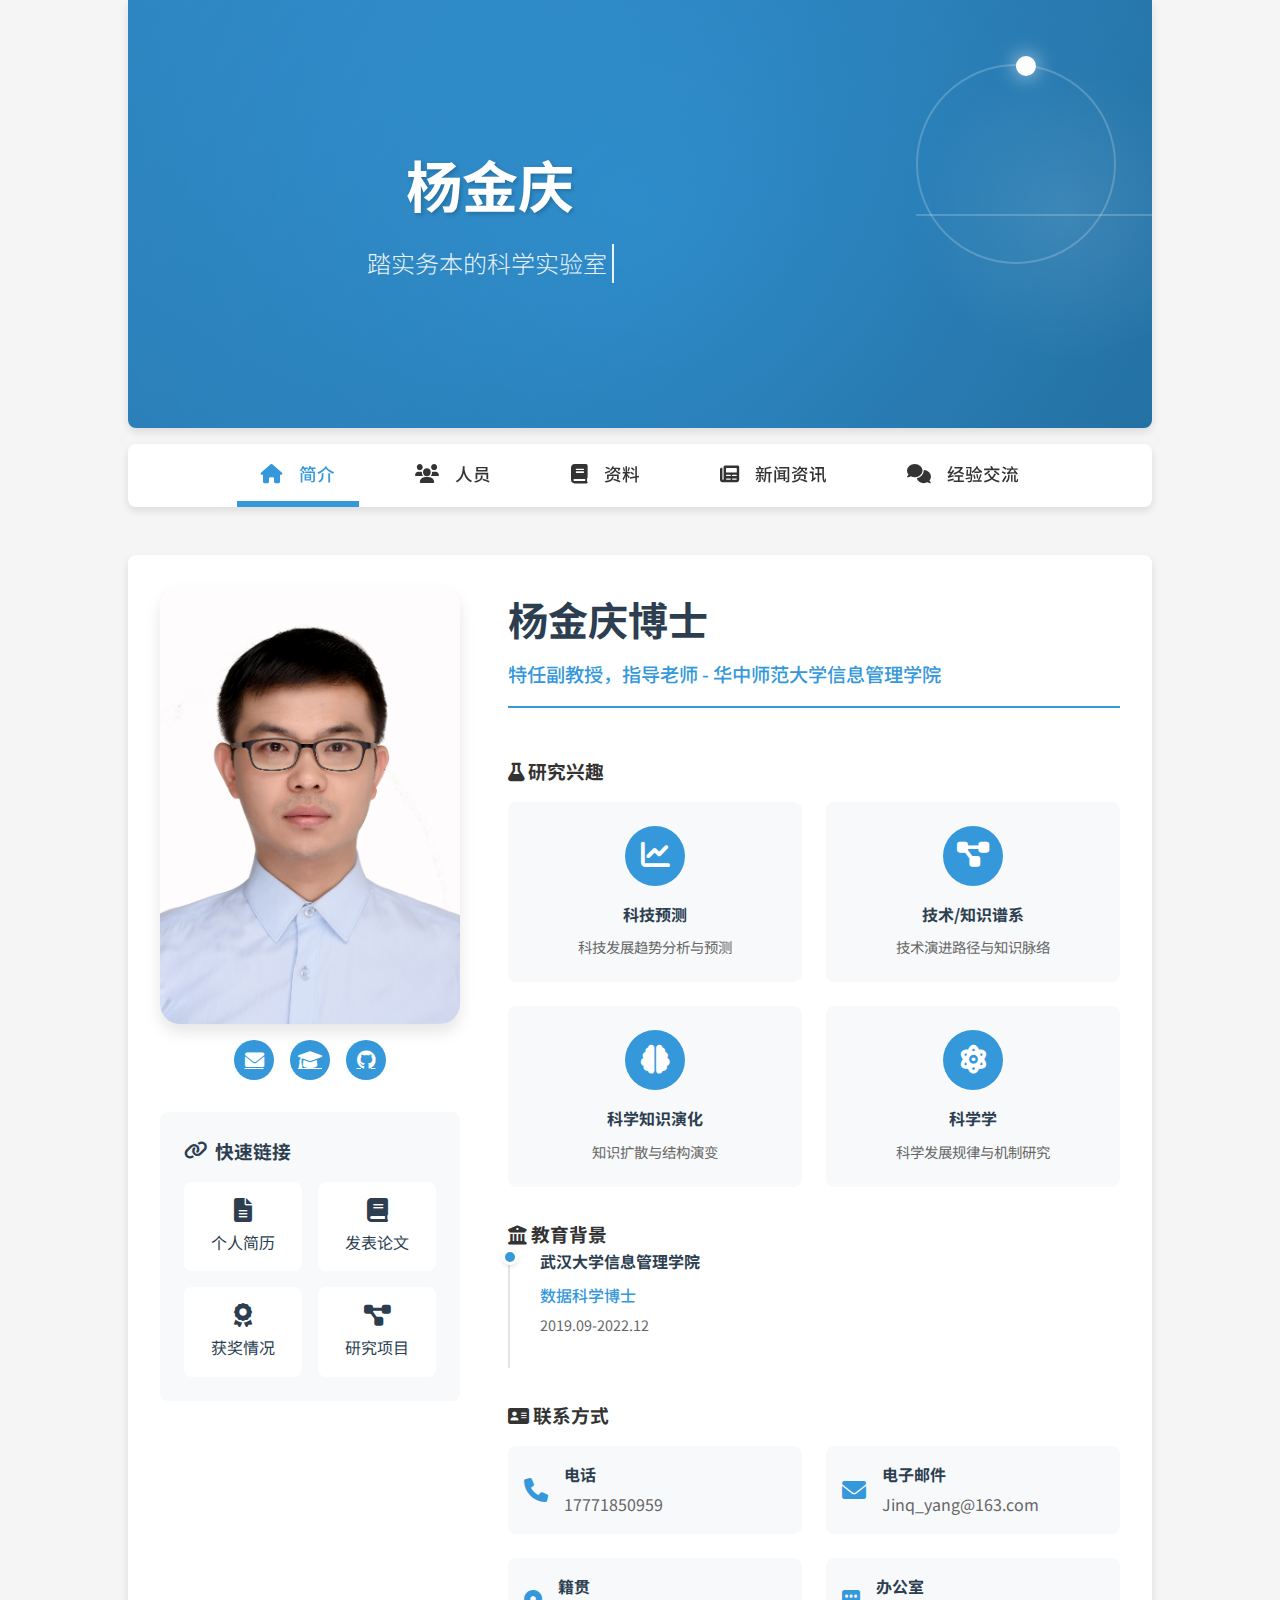
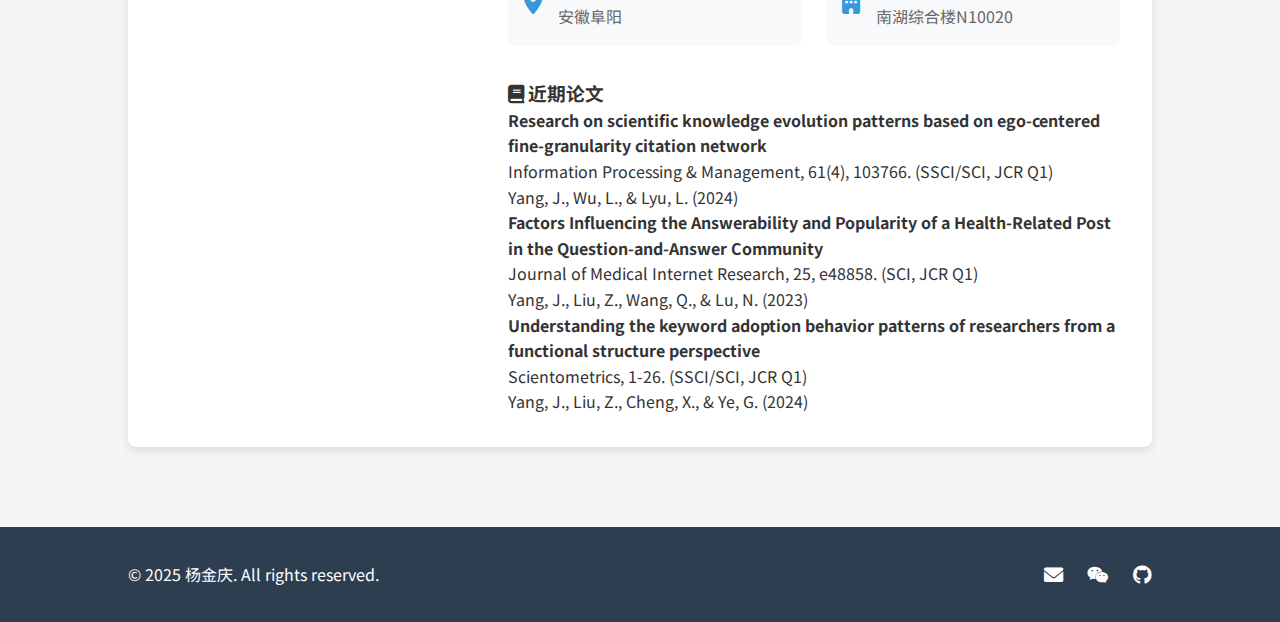
==== commit 7375d696: "Update index.html" ====
--- a/index.html
+++ b/index.html
@@ -108,7 +108,7 @@
             <div class="profile-right">
                 <div class="profile-header">
                     <h2>杨金庆博士</h2>
-                    <span class="profile-title">特任副教授 - 华中师范大学信息管理学院</span>
+                    <span class="profile-title">特任副教授，指导老师 - 华中师范大学信息管理学院</span>
                 </div>
 
                 <!-- 研究兴趣 -->
@@ -116,19 +116,24 @@
                     <h3><i class="fas fa-flask"></i> 研究兴趣</h3>
                     <div class="interests-grid">
                         <div class="interest-item">
+                            <div class="interest-icon"><i class="fas fa-chart-line"></i></div>
+                            <h4>科技预测</h4>
+                            <p>科技发展趋势分析与预测</p>
+                        </div>
+                        <div class="interest-item">
+                            <div class="interest-icon"><i class="fas fa-project-diagram"></i></div>
+                            <h4>技术/知识谱系</h4>
+                            <p>技术演进路径与知识脉络</p>
+                        </div>
+                        <div class="interest-item">
                             <div class="interest-icon"><i class="fas fa-brain"></i></div>
+                            <h4>科学知识演化</h4>
+                            <p>知识扩散与结构演变</p>
+                        </div>
+                        <div class="interest-item">
+                            <div class="interest-icon"><i class="fas fa-atom"></i></div>
                             <h4>科学学</h4>
-                            <p>科学知识演化、知识图谱</p>
-                        </div>
-                        <div class="interest-item">
-                            <div class="interest-icon"><i class="fas fa-chart-network"></i></div>
-                            <h4>科学知识演化</h4>
-                            <p>知识扩散、知识结构</p>
-                        </div>
-                        <div class="interest-item">
-                            <div class="interest-icon"><i class="fas fa-desktop"></i></div>
-                            <h4>人机交互</h4>
-                            <p>用户界面设计、交互体验</p>
+                            <p>科学发展规律与机制研究</p>
                         </div>
                     </div>
                 </div>
@@ -145,22 +150,6 @@
                                 <p class="timeline-year">2019.09-2022.12</p>
                             </div>
                         </div>
-                        <div class="timeline-item">
-                            <div class="timeline-dot"></div>
-                            <div class="timeline-content">
-                                <h4>华中师范大学</h4>
-                                <p class="timeline-degree">信息科学硕士</p>
-                                <p class="timeline-year">2011-2014</p>
-                            </div>
-                        </div>
-                        <div class="timeline-item">
-                            <div class="timeline-dot"></div>
-                            <div class="timeline-content">
-                                <h4>华中师范大学</h4>
-                                <p class="timeline-degree">管理信息系统学士</p>
-                                <p class="timeline-year">2007-2011</p>
-                            </div>
-                        </div>
                     </div>
                 </div>
 
@@ -193,7 +182,7 @@
                             <i class="fas fa-building"></i>
                             <div class="contact-details">
                                 <h4>办公室</h4>
-                                <p>十楼</p>
+                                <p>南湖综合楼N10020</p>
                             </div>
                         </div>
                     </div>
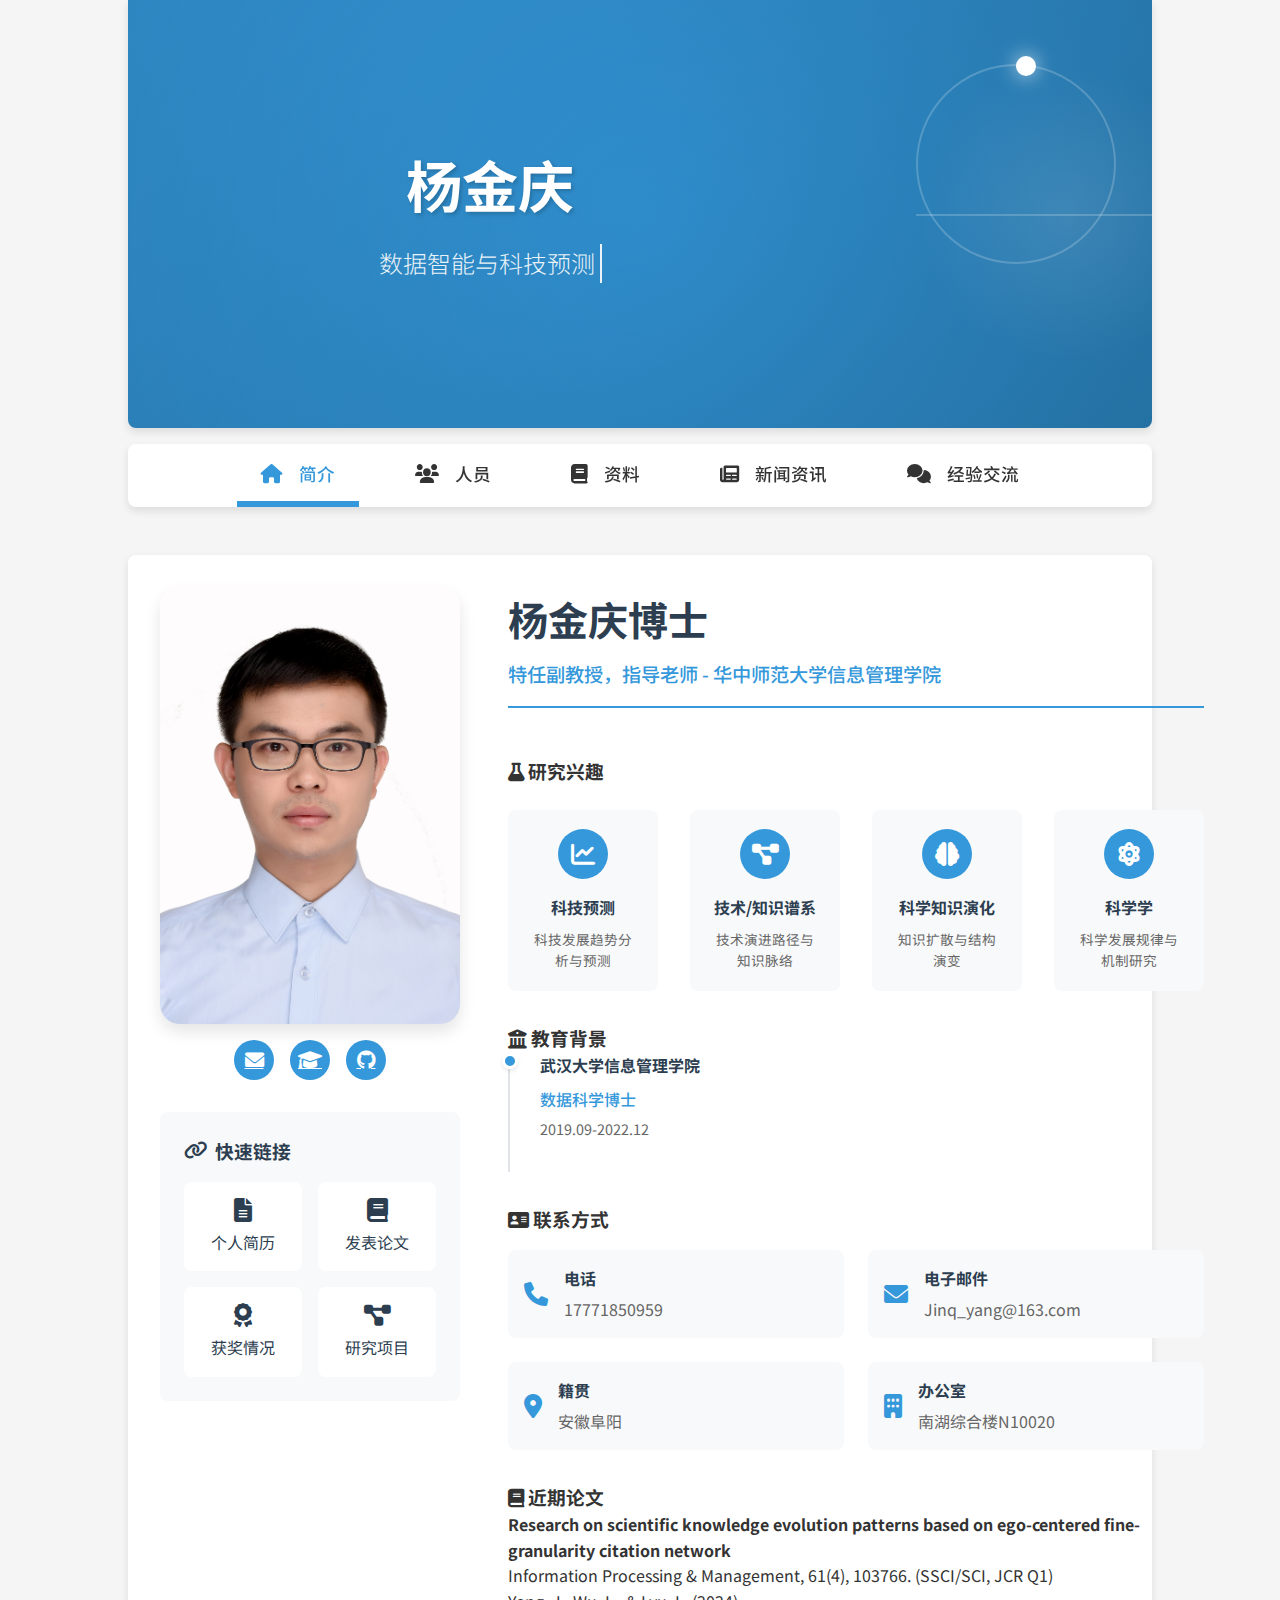
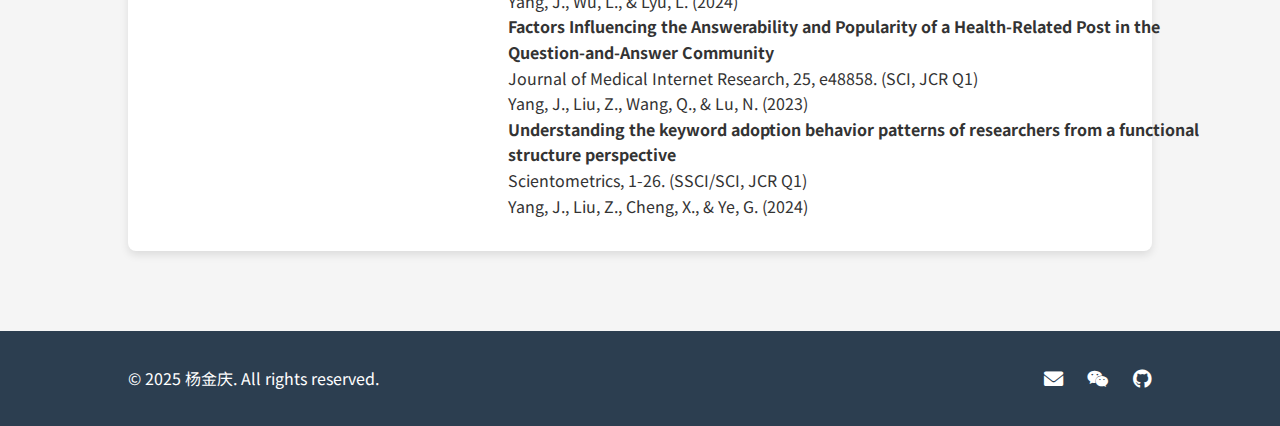
==== commit 6345c17a: "Update index.html" ====
--- a/index.html
+++ b/index.html
@@ -3,7 +3,7 @@
 <head>
     <meta charset="UTF-8">
     <meta name="viewport" content="width=device-width, initial-scale=1.0">
-    <title>简介 - 杨金庆实验室</title>
+    <title>简介 - 杨金庆数据智能与科技预测</title>
     <link rel="stylesheet" href="style.css">
     <link rel="stylesheet" href="header.css">
     <link rel="stylesheet" href="index.css">
@@ -18,7 +18,7 @@
             <div class="banner-text">
                 <h1>杨金庆</h1>
                 <div class="banner-subtitle">
-                    <span class="typing-text">踏实务本的科学实验室</span>
+                    <span class="typing-text">数据智能与科技预测</span>
                 </div>
             </div>
             <div class="banner-decoration">
--- a/index.css
+++ b/index.css
@@ -137,16 +137,17 @@
 /* 研究兴趣 */
 .interests-grid {
     display: grid;
-    grid-template-columns: repeat(auto-fit, minmax(200px, 1fr));
-    gap: 1.5rem;
-    margin-top: 1rem;
+    grid-template-columns: repeat(4, 1fr);
+    gap: 2rem;
+    margin-top: 1.5rem;
 }
 
 .interest-item {
-    padding: 1.5rem;
+    padding: 1.2rem;
     background: #f8f9fa;
     border-radius: var(--border-radius);
     text-align: center;
+    min-width: 150px;
     transition: all 0.3s ease;
 }
 
@@ -157,26 +158,27 @@
 }
 
 .interest-icon {
-    width: 60px;
-    height: 60px;
+    width: 50px;
+    height: 50px;
     border-radius: 50%;
     background: var(--primary-color);
     color: white;
     display: flex;
     align-items: center;
     justify-content: center;
-    font-size: 1.8rem;
+    font-size: 1.5rem;
     margin: 0 auto 1rem;
 }
 
 .interest-item h4 {
     color: var(--secondary-color);
     margin-bottom: 0.5rem;
+    font-size: 1rem;
 }
 
 .interest-item p {
     color: var(--text-light);
-    font-size: 0.9rem;
+    font-size: 0.85rem;
 }
 
 /* 教育背景时间线 */
@@ -265,6 +267,12 @@
 }
 
 /* 响应式设计 */
+@media (max-width: 1200px) {
+    .interests-grid {
+        grid-template-columns: repeat(2, 1fr);
+    }
+}
+
 @media (max-width: 1024px) {
     .profile-container {
         grid-template-columns: 1fr;
@@ -277,8 +285,7 @@
 }
 
 @media (max-width: 768px) {
-    .interests-grid,
-    .contact-grid {
+    .interests-grid {
         grid-template-columns: 1fr;
     }
 
@@ -291,4 +298,4 @@
     .links-grid {
         grid-template-columns: 1fr;
     }
-} +} 
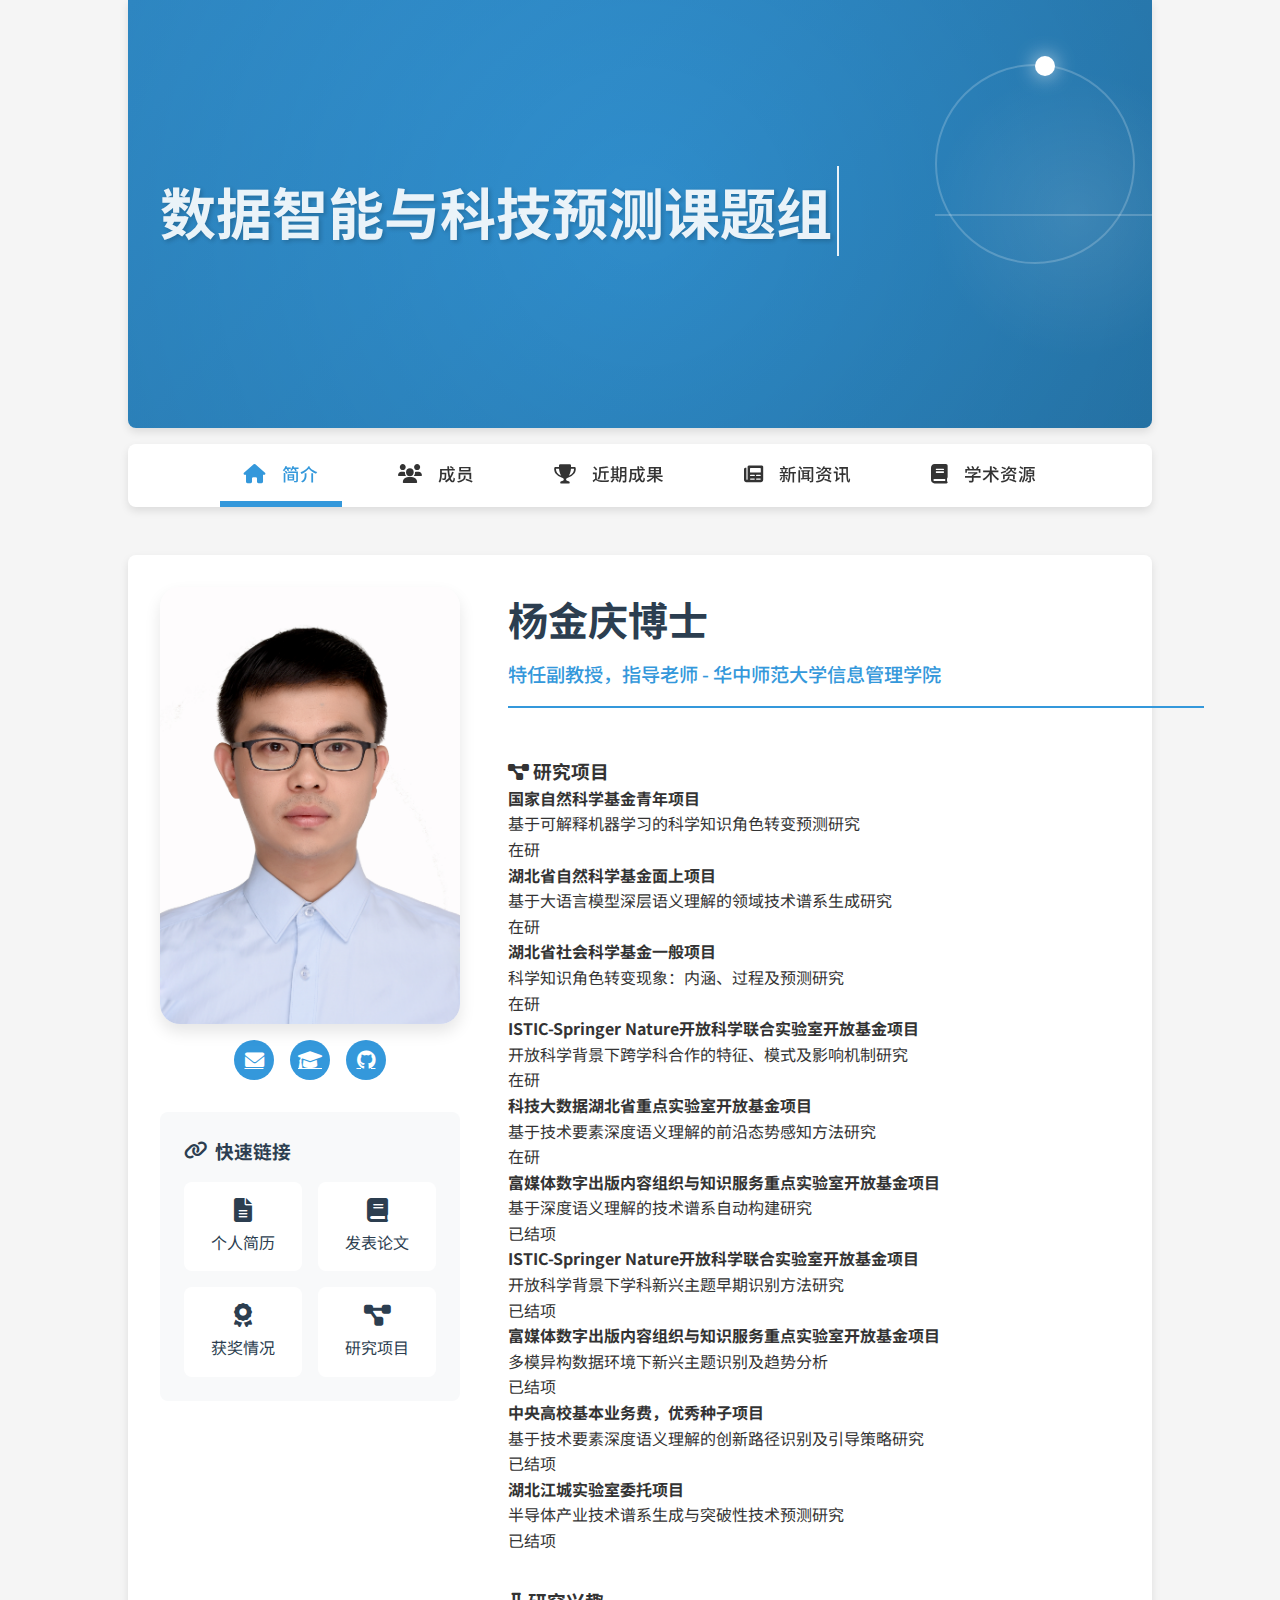
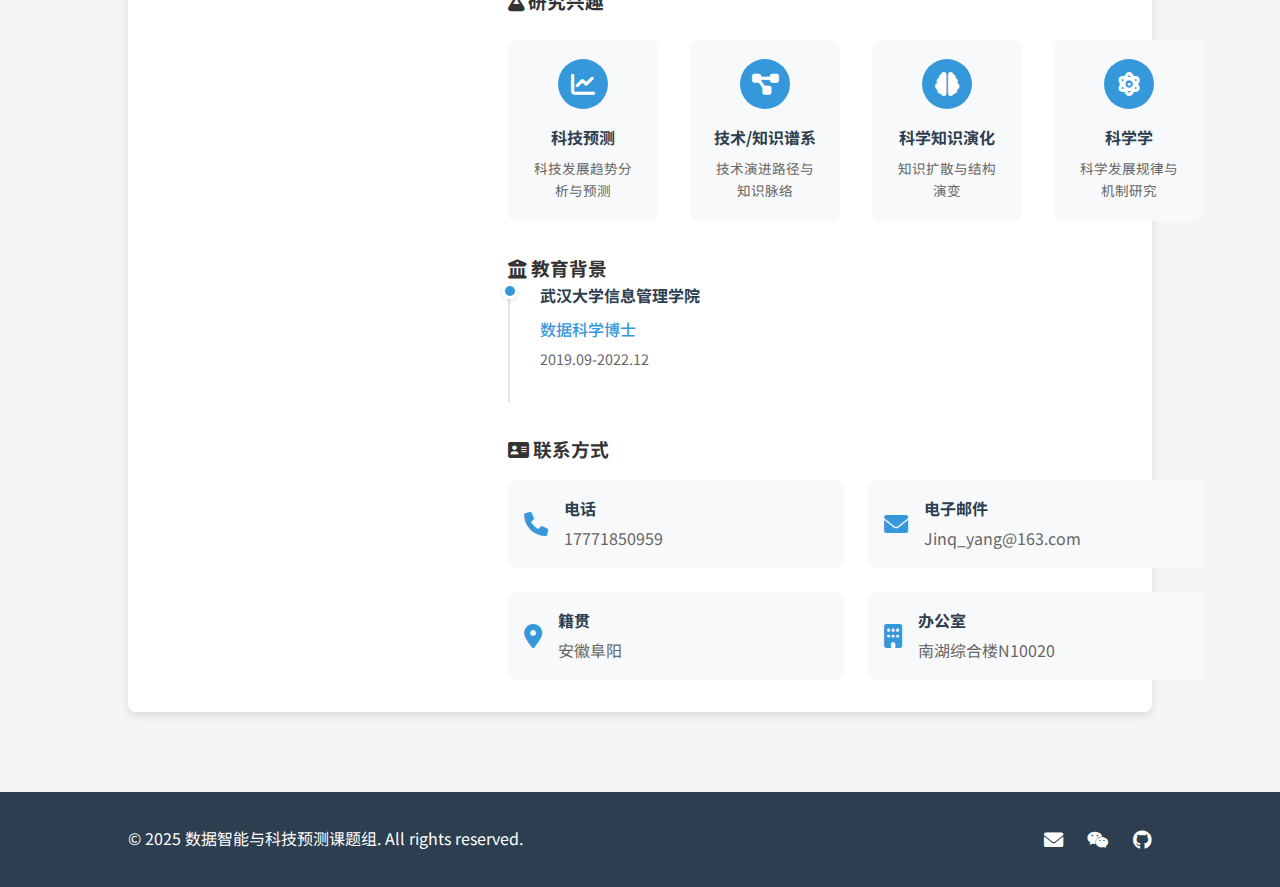
==== commit 67f81119: "Update index.html" ====
--- a/index.html
+++ b/index.html
@@ -3,7 +3,7 @@
 <head>
     <meta charset="UTF-8">
     <meta name="viewport" content="width=device-width, initial-scale=1.0">
-    <title>简介 - 杨金庆数据智能与科技预测</title>
+    <title>简介 - 数据智能与科技预测课题组</title>
     <link rel="stylesheet" href="style.css">
     <link rel="stylesheet" href="header.css">
     <link rel="stylesheet" href="index.css">
@@ -16,10 +16,7 @@
     <header class="banner">
         <div class="banner-content">
             <div class="banner-text">
-                <h1>杨金庆</h1>
-                <div class="banner-subtitle">
-                    <span class="typing-text">数据智能与科技预测</span>
-                </div>
+                <h1 class="typing-text">数据智能与科技预测课题组</h1>
             </div>
             <div class="banner-decoration">
                 <div class="decoration-circle"></div>
@@ -42,12 +39,12 @@
                 </a></li>
                 <li><a href="people.html" class="nav-link">
                     <i class="fas fa-users"></i>
-                    <span>人员</span>
-                    <div class="nav-indicator"></div>
-                </a></li>
-                <li><a href="resources.html" class="nav-link">
-                    <i class="fas fa-book"></i>
-                    <span>资料</span>
+                    <span>成员</span>
+                    <div class="nav-indicator"></div>
+                </a></li>
+                <li><a href="experience.html" class="nav-link">
+                    <i class="fas fa-trophy"></i>
+                    <span>近期成果</span>
                     <div class="nav-indicator"></div>
                 </a></li>
                 <li><a href="news.html" class="nav-link">
@@ -55,9 +52,9 @@
                     <span>新闻资讯</span>
                     <div class="nav-indicator"></div>
                 </a></li>
-                <li><a href="experience.html" class="nav-link">
-                    <i class="fas fa-comments"></i>
-                    <span>经验交流</span>
+                <li><a href="resources.html" class="nav-link">
+                    <i class="fas fa-book"></i>
+                    <span>学术资源</span>
                     <div class="nav-indicator"></div>
                 </a></li>
             </ul>
@@ -88,7 +85,7 @@
                             <i class="fas fa-file-alt"></i>
                             <span>个人简历</span>
                         </a>
-                        <a href="#" class="quick-link-item">
+                        <a href="experience.html" class="quick-link-item">
                             <i class="fas fa-book"></i>
                             <span>发表论文</span>
                         </a>
@@ -109,6 +106,66 @@
                 <div class="profile-header">
                     <h2>杨金庆博士</h2>
                     <span class="profile-title">特任副教授，指导老师 - 华中师范大学信息管理学院</span>
+                </div>
+
+                <!-- 研究项目 -->
+                <div class="profile-section">
+                    <h3><i class="fas fa-project-diagram"></i> 研究项目</h3>
+                    <div class="project-list">
+                        <!-- 在研项目 -->
+                        <div class="project-item">
+                            <h4>国家自然科学基金青年项目</h4>
+                            <p>基于可解释机器学习的科学知识角色转变预测研究</p>
+                            <p class="project-status">在研</p>
+                        </div>
+                        <div class="paper-item">
+                            <h4>湖北省自然科学基金面上项目</h4>
+                            <p>基于大语言模型深层语义理解的领域技术谱系生成研究</p>
+                            <p class="project-status">在研</p>
+                        </div>
+                        <div class="paper-item">
+                            <h4>湖北省社会科学基金一般项目</h4>
+                            <p>科学知识角色转变现象：内涵、过程及预测研究</p>
+                            <p class="project-status">在研</p>
+                        </div>
+                        <div class="paper-item">
+                            <h4>ISTIC-Springer Nature开放科学联合实验室开放基金项目</h4>
+                            <p>开放科学背景下跨学科合作的特征、模式及影响机制研究</p>
+                            <p class="project-status">在研</p>
+                        </div>
+                        <div class="paper-item">
+                            <h4>科技大数据湖北省重点实验室开放基金项目</h4>
+                            <p>基于技术要素深度语义理解的前沿态势感知方法研究</p>
+                            <p class="project-status">在研</p>
+                        </div>
+
+                        <!-- 已结项项目 -->
+                        <div class="paper-item completed">
+                            <h4>富媒体数字出版内容组织与知识服务重点实验室开放基金项目</h4>
+                            <p>基于深度语义理解的技术谱系自动构建研究</p>
+                            <p class="project-status">已结项</p>
+                        </div>
+                        <div class="paper-item completed">
+                            <h4>ISTIC-Springer Nature开放科学联合实验室开放基金项目</h4>
+                            <p>开放科学背景下学科新兴主题早期识别方法研究</p>
+                            <p class="project-status">已结项</p>
+                        </div>
+                        <div class="paper-item completed">
+                            <h4>富媒体数字出版内容组织与知识服务重点实验室开放基金项目</h4>
+                            <p>多模异构数据环境下新兴主题识别及趋势分析</p>
+                            <p class="project-status">已结项</p>
+                        </div>
+                        <div class="paper-item completed">
+                            <h4>中央高校基本业务费，优秀种子项目</h4>
+                            <p>基于技术要素深度语义理解的创新路径识别及引导策略研究</p>
+                            <p class="project-status">已结项</p>
+                        </div>
+                        <div class="paper-item completed">
+                            <h4>湖北江城实验室委托项目</h4>
+                            <p>半导体产业技术谱系生成与突破性技术预测研究</p>
+                            <p class="project-status">已结项</p>
+                        </div>
+                    </div>
                 </div>
 
                 <!-- 研究兴趣 -->
@@ -188,27 +245,8 @@
                     </div>
                 </div>
 
-                <!-- 论文发表 -->
-                <div class="profile-section">
-                    <h3><i class="fas fa-book"></i> 近期论文</h3>
-                    <div class="papers-list">
-                        <div class="paper-item">
-                            <h4>Research on scientific knowledge evolution patterns based on ego-centered fine-granularity citation network</h4>
-                            <p>Information Processing & Management, 61(4), 103766. (SSCI/SCI, JCR Q1)</p>
-                            <p class="authors">Yang, J., Wu, L., & Lyu, L. (2024)</p>
-                        </div>
-                        <div class="paper-item">
-                            <h4>Factors Influencing the Answerability and Popularity of a Health-Related Post in the Question-and-Answer Community</h4>
-                            <p>Journal of Medical Internet Research, 25, e48858. (SCI, JCR Q1)</p>
-                            <p class="authors">Yang, J., Liu, Z., Wang, Q., & Lu, N. (2023)</p>
-                        </div>
-                        <div class="paper-item">
-                            <h4>Understanding the keyword adoption behavior patterns of researchers from a functional structure perspective</h4>
-                            <p>Scientometrics, 1-26. (SSCI/SCI, JCR Q1)</p>
-                            <p class="authors">Yang, J., Liu, Z., Cheng, X., & Ye, G. (2024)</p>
-                        </div>
-                    </div>
-                </div>
+                <!-- 删除从这里开始的近期论文部分 -->
+                <!-- 删除到这里结束 -->
             </div>
         </div>
     </main>
@@ -216,7 +254,7 @@
     <!-- 页脚 -->
     <footer>
         <div class="footer-content">
-            <p>© 2025 杨金庆. All rights reserved.</p>
+            <p>© 2025 数据智能与科技预测课题组. All rights reserved.</p>
             <div class="footer-links">
                 <a href="#"><i class="fas fa-envelope"></i></a>
                 <a href="#"><i class="fab fa-weixin"></i></a>
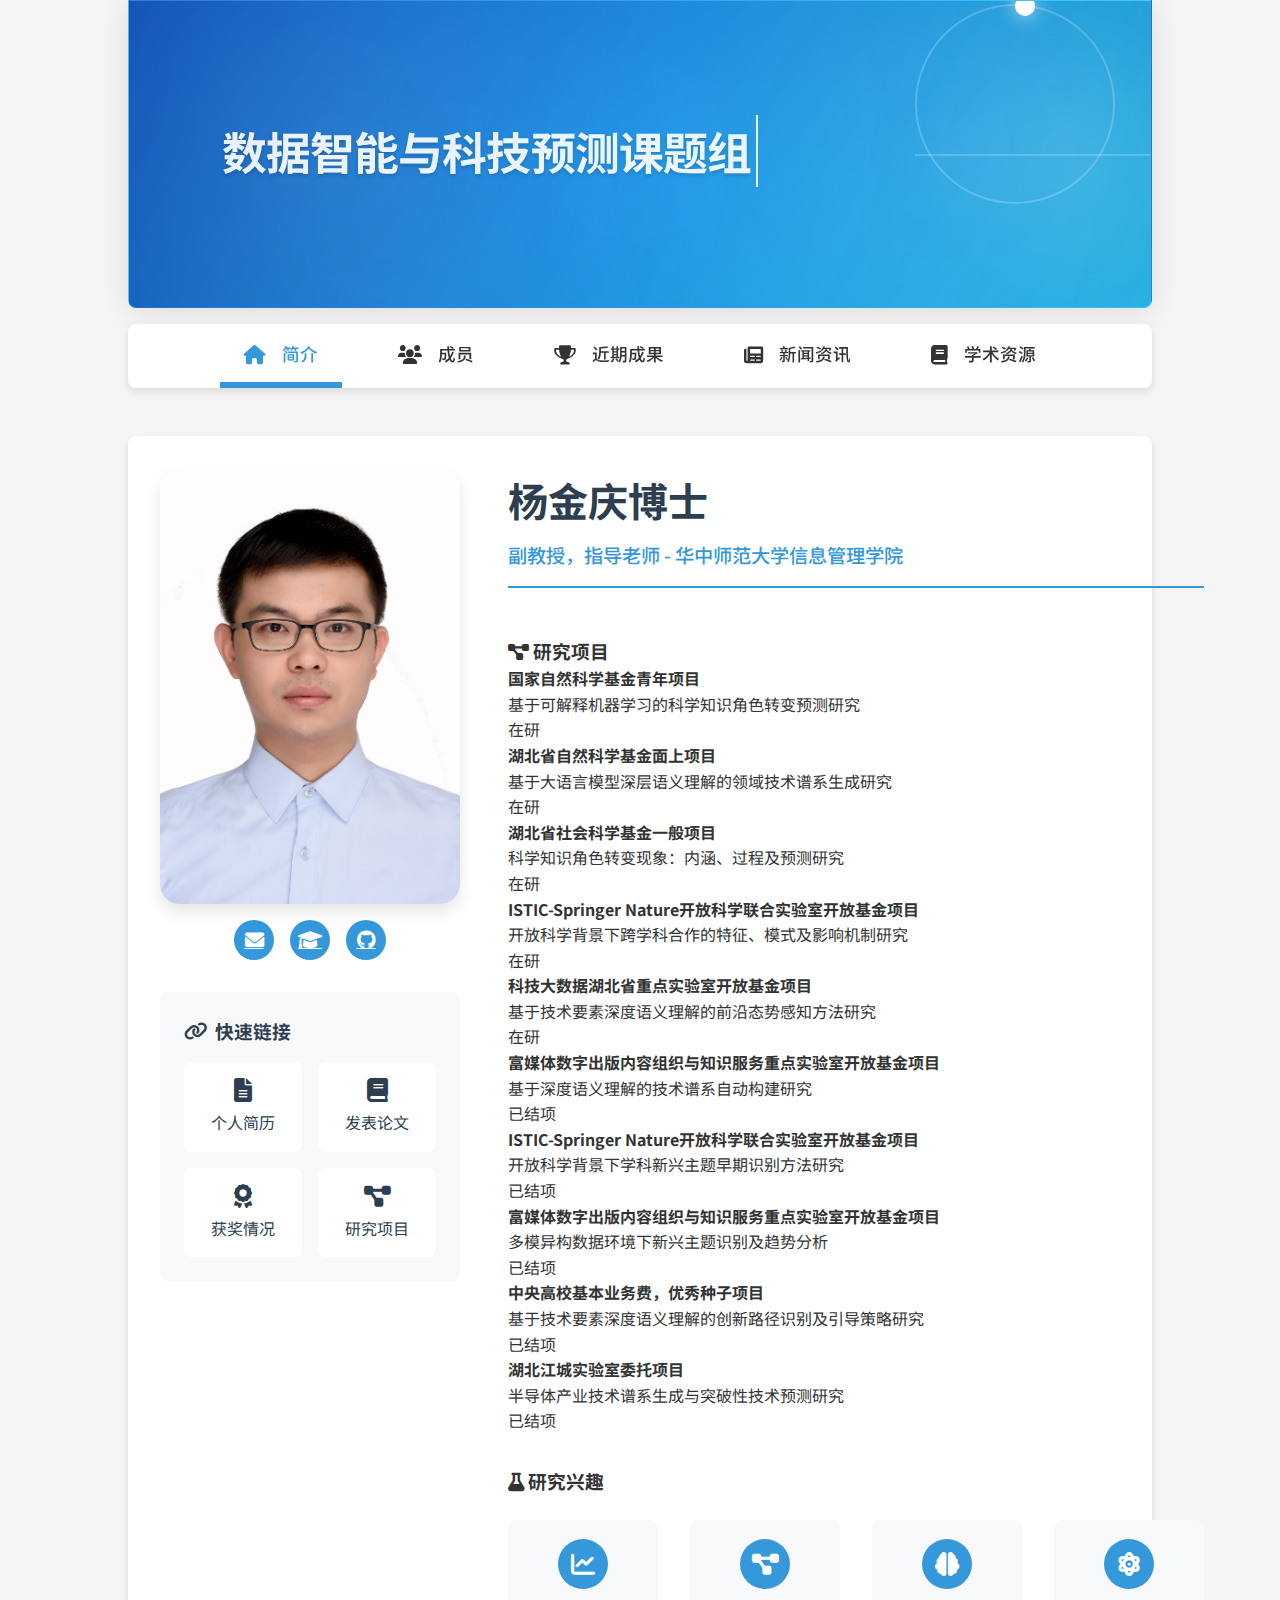
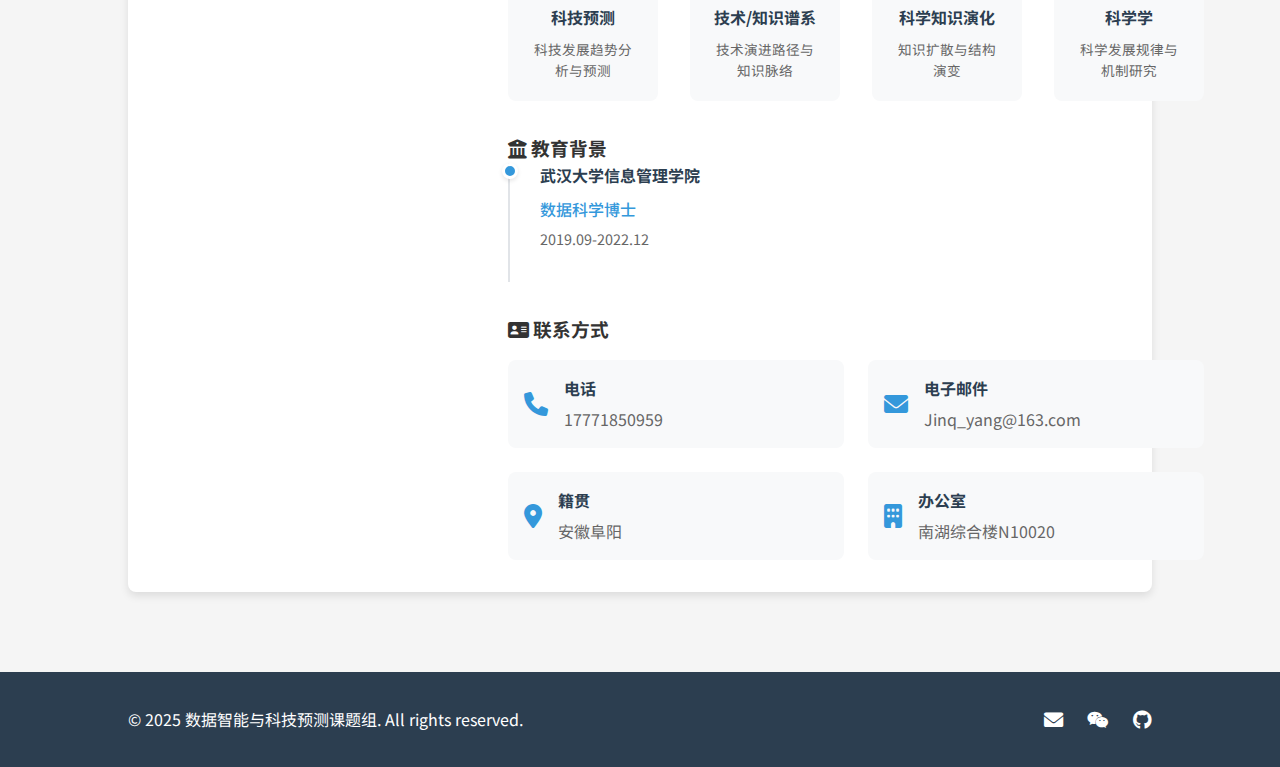
==== commit 5ac89536: "Update index.html" ====
--- a/index.html
+++ b/index.html
@@ -105,7 +105,7 @@
             <div class="profile-right">
                 <div class="profile-header">
                     <h2>杨金庆博士</h2>
-                    <span class="profile-title">特任副教授，指导老师 - 华中师范大学信息管理学院</span>
+                    <span class="profile-title">副教授，指导老师 - 华中师范大学信息管理学院</span>
                 </div>
 
                 <!-- 研究项目 -->
--- a/header.css
+++ b/header.css
@@ -1,36 +1,87 @@
 /* 顶部横幅样式 */
 .banner {
     position: relative;
-    background: linear-gradient(135deg, var(--primary-color), var(--primary-dark));
+    background: linear-gradient(125deg, 
+        rgba(0, 82, 204, 0.95), 
+        rgba(0, 191, 255, 0.85));
     color: white;
-    padding: 4rem 2rem;
+    padding: 0.2rem 2rem;
     overflow: hidden;
+    box-shadow: 0 4px 30px rgba(0, 0, 0, 0.1);
+    backdrop-filter: blur(5px);
+    border: 1px solid rgba(255, 255, 255, 0.1);
+}
+
+/* 添加动态背景效果 */
+.banner::before {
+    content: '';
+    position: absolute;
+    top: 0;
+    left: 0;
+    right: 0;
+    bottom: 0;
+    background: 
+        radial-gradient(circle at 20% 50%, rgba(255, 255, 255, 0.1) 0%, transparent 50%),
+        radial-gradient(circle at 80% 50%, rgba(255, 255, 255, 0.1) 0%, transparent 50%);
+    animation: pulse 8s ease-in-out infinite alternate;
+}
+
+/* 添加动画关键帧 */
+@keyframes pulse {
+    0% {
+        opacity: 0.5;
+        transform: scale(1);
+    }
+    100% {
+        opacity: 1;
+        transform: scale(1.1);
+    }
+}
+
+/* 响应式调整 */
+@media (max-width: 768px) {
+    .banner {
+        padding: 1rem 1rem;  /* 移动端相应调整 */
+    }
 }
 
 .banner-content {
     position: relative;
-    max-width: 1200px;
+    max-width: 100%;  /* 允许更宽的内容区域 */
     margin: 0 auto;
     display: flex;
-    justify-content: space-between;
+    justify-content: center;
     align-items: center;
     z-index: 2;
 }
 
+.typing-text {
+    font-size: 2.5em;  /* 调整为标题大小 */
+    font-weight: 800;
+    color: #fff;
+    white-space: nowrap;
+    display: inline-block;
+    border-right: none;
+    animation: none;
+    letter-spacing: -0.02em;
+    opacity: 1;
+    transform: scale(1);  /* 移除缩放 */
+}
+
+
+
+/* 响应式调整 */
+@media (max-width: 768px) {
+    .typing-text {
+        font-size: 2.5em;
+    }
+}
+
 .banner-text {
     flex: 1;
-}
-
-.banner h1 {
-    font-size: 3.5rem;
-    font-weight: 700;
-    margin: 0;
-    text-shadow: 2px 2px 4px rgba(0,0,0,0.2);
-    animation: slideInLeft 0.8s ease-out;
-}
-
-.banner-subtitle {
-    margin-top: 1rem;
+    text-align: center;
+    width: 100%;
+    padding: 0;
 }
 
 .typing-text {
@@ -251,4 +302,42 @@
 
 .nav-link:hover i {
     color: var(--primary-color);
-} +}
+
+/* 响应式调整 */
+@media (max-width: 768px) {
+    .typing-text {
+        font-size: 3em;  /* 移动端适当缩小 */
+    }
+    .banner-text {
+        padding-right: 5%;  /* 移动端减小偏移 */
+    }
+}
+
+
+.nav-container ul {
+    display: flex;
+    justify-content: center;
+    list-style: none;
+    margin: 0;
+    padding: 0;
+}
+
+.nav-link {
+    display: flex;
+    flex-direction: row;
+    align-items: center;
+    padding: 10px 20px;
+    text-decoration: none;
+    color: #333;
+    transition: all 0.3s ease;
+}
+
+.nav-link i {
+    margin-right: 8px;
+    font-size: 1.2em;
+}
+
+.nav-link span {
+    white-space: nowrap;
+}
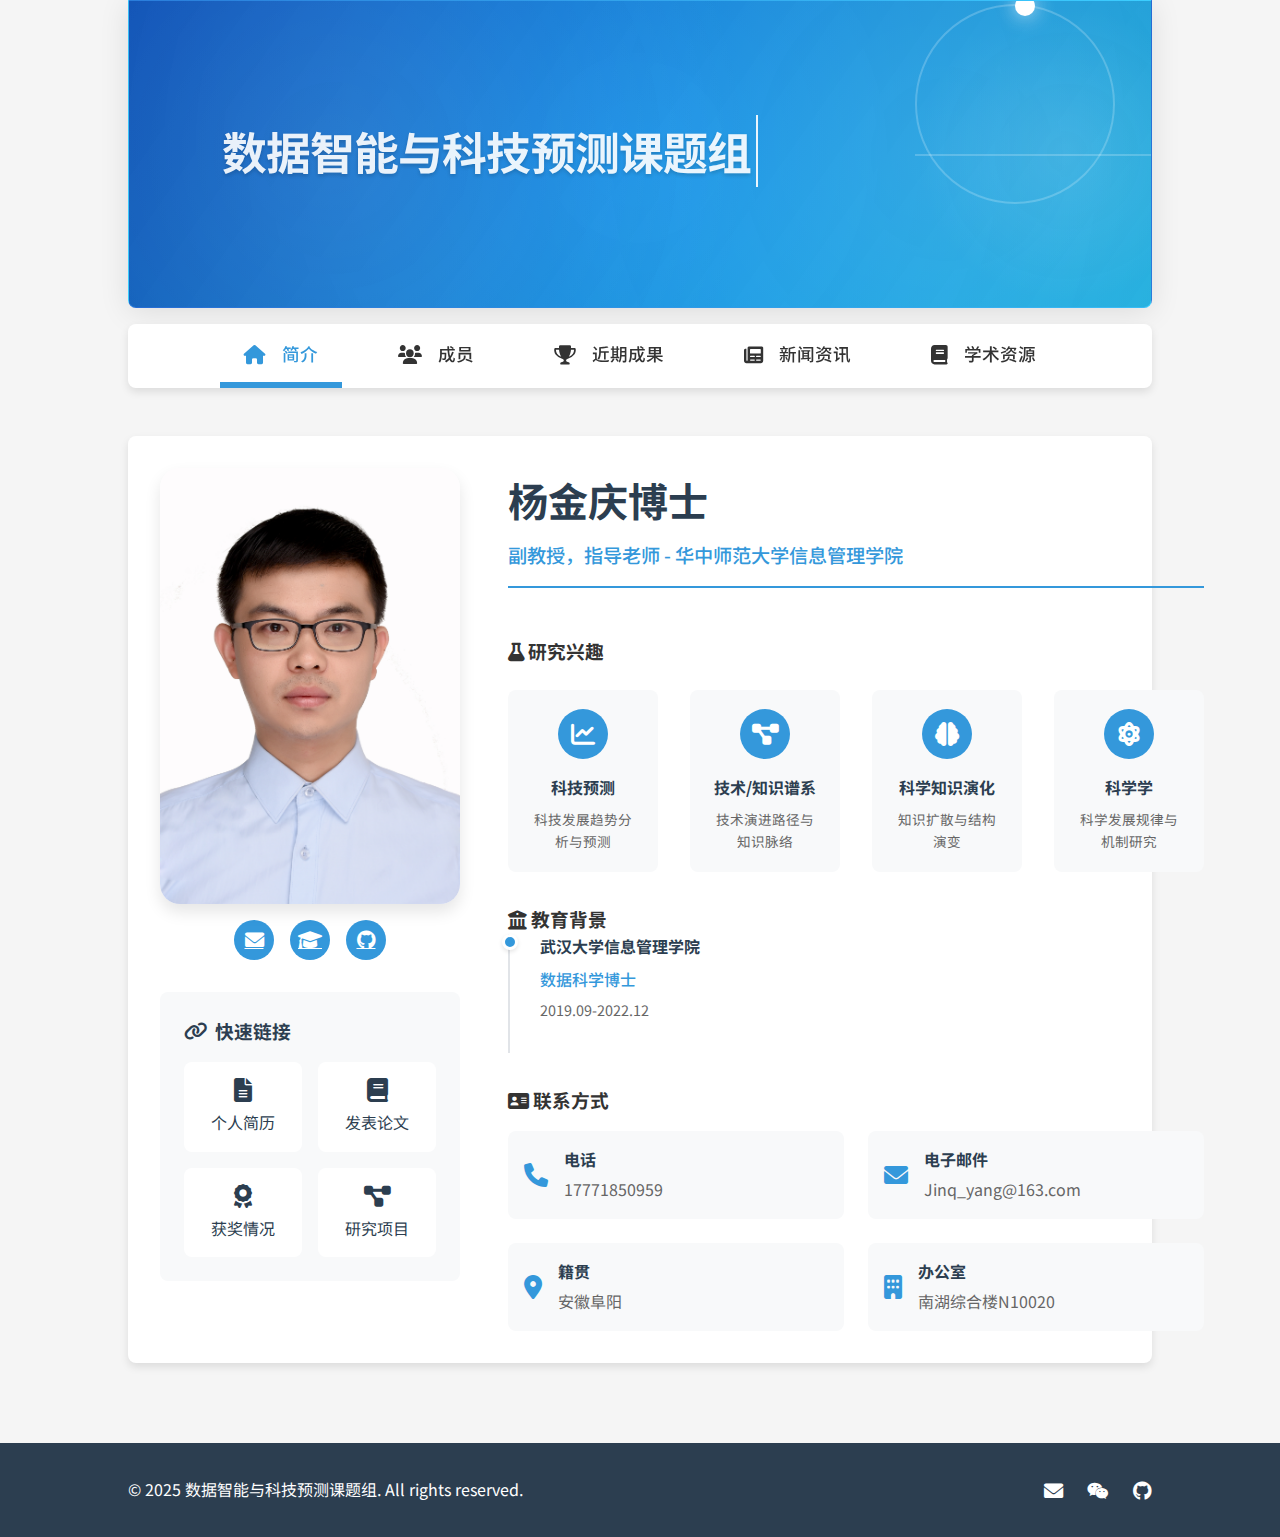
==== commit ed669d95: "Update index.html" ====
--- a/index.html
+++ b/index.html
@@ -108,65 +108,7 @@
                     <span class="profile-title">副教授，指导老师 - 华中师范大学信息管理学院</span>
                 </div>
 
-                <!-- 研究项目 -->
-                <div class="profile-section">
-                    <h3><i class="fas fa-project-diagram"></i> 研究项目</h3>
-                    <div class="project-list">
-                        <!-- 在研项目 -->
-                        <div class="project-item">
-                            <h4>国家自然科学基金青年项目</h4>
-                            <p>基于可解释机器学习的科学知识角色转变预测研究</p>
-                            <p class="project-status">在研</p>
-                        </div>
-                        <div class="paper-item">
-                            <h4>湖北省自然科学基金面上项目</h4>
-                            <p>基于大语言模型深层语义理解的领域技术谱系生成研究</p>
-                            <p class="project-status">在研</p>
-                        </div>
-                        <div class="paper-item">
-                            <h4>湖北省社会科学基金一般项目</h4>
-                            <p>科学知识角色转变现象：内涵、过程及预测研究</p>
-                            <p class="project-status">在研</p>
-                        </div>
-                        <div class="paper-item">
-                            <h4>ISTIC-Springer Nature开放科学联合实验室开放基金项目</h4>
-                            <p>开放科学背景下跨学科合作的特征、模式及影响机制研究</p>
-                            <p class="project-status">在研</p>
-                        </div>
-                        <div class="paper-item">
-                            <h4>科技大数据湖北省重点实验室开放基金项目</h4>
-                            <p>基于技术要素深度语义理解的前沿态势感知方法研究</p>
-                            <p class="project-status">在研</p>
-                        </div>
-
-                        <!-- 已结项项目 -->
-                        <div class="paper-item completed">
-                            <h4>富媒体数字出版内容组织与知识服务重点实验室开放基金项目</h4>
-                            <p>基于深度语义理解的技术谱系自动构建研究</p>
-                            <p class="project-status">已结项</p>
-                        </div>
-                        <div class="paper-item completed">
-                            <h4>ISTIC-Springer Nature开放科学联合实验室开放基金项目</h4>
-                            <p>开放科学背景下学科新兴主题早期识别方法研究</p>
-                            <p class="project-status">已结项</p>
-                        </div>
-                        <div class="paper-item completed">
-                            <h4>富媒体数字出版内容组织与知识服务重点实验室开放基金项目</h4>
-                            <p>多模异构数据环境下新兴主题识别及趋势分析</p>
-                            <p class="project-status">已结项</p>
-                        </div>
-                        <div class="paper-item completed">
-                            <h4>中央高校基本业务费，优秀种子项目</h4>
-                            <p>基于技术要素深度语义理解的创新路径识别及引导策略研究</p>
-                            <p class="project-status">已结项</p>
-                        </div>
-                        <div class="paper-item completed">
-                            <h4>湖北江城实验室委托项目</h4>
-                            <p>半导体产业技术谱系生成与突破性技术预测研究</p>
-                            <p class="project-status">已结项</p>
-                        </div>
-                    </div>
-                </div>
+               
 
                 <!-- 研究兴趣 -->
                 <div class="profile-section">
